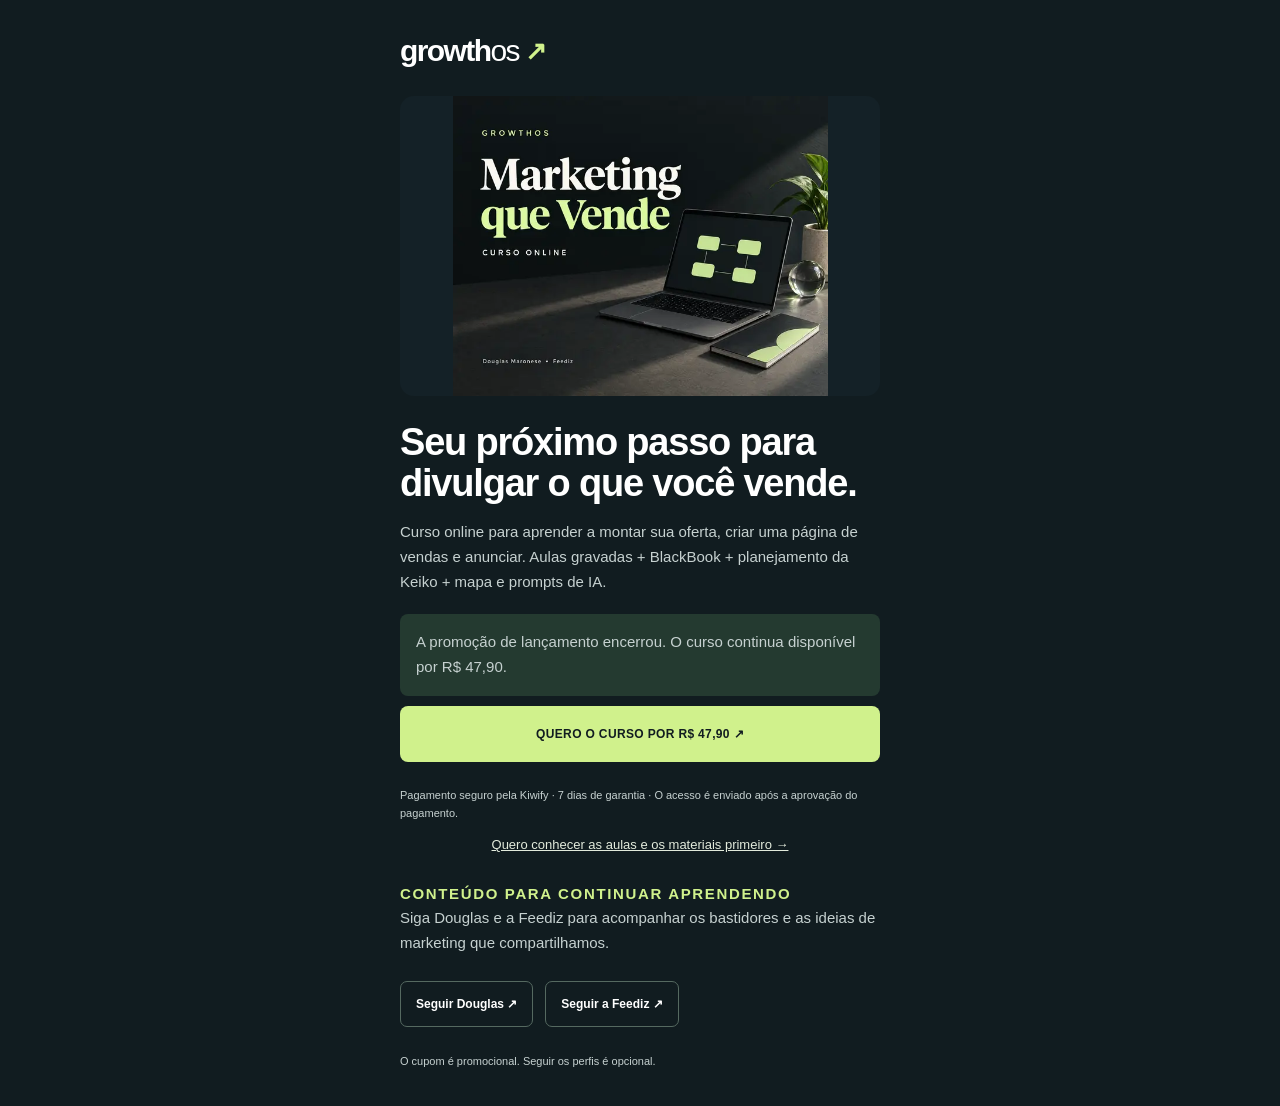
==== cupom/index.html @ e0421177 "Alinha oferta de lançamento, cupom FEEDIZ e capas mobile do GrowthOS" ====
<!doctype html>
<html lang="pt-BR">
<head>
  <meta charset="utf-8"><meta name="viewport" content="width=device-width,initial-scale=1,viewport-fit=cover">
  <title>Cupom de lançamento | GrowthOS — Marketing que Vende</title>
  <meta name="description" content="Conheça o curso de marketing de Douglas Maronese e aproveite o cupom de lançamento FEEDIZ.">
  <meta name="theme-color" content="#111c20"><link rel="stylesheet" href="../style.css">
  <link rel="icon" href="../assets/mark.svg"><script src="../config.js" defer></script><script src="bio.js" defer></script>
</head>
<body class="bio-shell"><main class="bio-card">
  <a class="brand" href="../">growth<span>os</span><i aria-hidden="true">↗</i></a>
  <img src="../assets/curso-capa.webp" width="640" height="512" alt="GrowthOS — Marketing que Vende, curso com Douglas Maronese">
  <h1>Seu próximo passo para divulgar o que você vende.</h1>
  <p>Curso online para aprender a montar sua oferta, criar uma página de vendas e anunciar. Aulas gravadas + BlackBook + planejamento da Keiko + mapa e prompts de IA.</p>
  <div id="bio-promotion" hidden><div class="bio-price"><del>R$ 47,90</del> R$ 17,72</div><p>Seu cupom: <strong class="bio-code">FEEDIZ</strong></p><p class="bio-fine">63% de desconto · até 21/09/2026 · pagamento único</p></div>
  <p id="bio-ended" class="promotion-ended" hidden>A promoção de lançamento encerrou. O curso continua disponível por R$ 47,90.</p>
  <a id="bio-checkout" class="button button-lime" href="https://pay.kiwify.com.br/xQxZtk8">CONTINUAR PARA A KIWIFY ↗</a>
  <p class="bio-fine">Pagamento seguro pela Kiwify · 7 dias de garantia · O acesso é enviado após a aprovação do pagamento.</p>
  <a id="bio-details" class="bio-secondary" href="../">Quero conhecer as aulas e os materiais primeiro →</a>
  <p class="eyebrow">CONTEÚDO PARA CONTINUAR APRENDENDO</p>
  <p>Siga Douglas e a Feediz para acompanhar os bastidores e as ideias de marketing que compartilhamos.</p>
  <div class="social-links"><a href="https://www.instagram.com/dougmaronese/" target="_blank" rel="noopener noreferrer">Seguir Douglas ↗</a><a href="https://www.instagram.com/feediz.ag/" target="_blank" rel="noopener noreferrer">Seguir a Feediz ↗</a></div>
  <p class="bio-fine">O cupom é promocional. Seguir os perfis é opcional.</p>
</main></body></html>
---- style.css ----
:root{--ink:#152126;--muted:#58666b;--paper:#f7f8f3;--dark:#111c20;--lime:#d0f18c;--green:#354b3e;--line:#d9dfd8;--white:#fff;--radius:14px}
*{box-sizing:border-box}html{scroll-behavior:smooth;scroll-padding-top:24px}body{margin:0;background:var(--paper);color:var(--ink);font-family:Inter,Arial,Helvetica,sans-serif;-webkit-font-smoothing:antialiased}button,input,textarea{font:inherit}button,a{-webkit-tap-highlight-color:transparent}button{cursor:pointer}a{color:inherit}img{max-width:100%;display:block}p,h1,h2,h3,figure{margin:0}button{border:0}a:focus-visible,button:focus-visible,summary:focus-visible{outline:3px solid #648344;outline-offset:5px}button:disabled{cursor:default}[hidden]{display:none!important}.wrap{width:calc(100% - 64px);max-width:1120px;margin-inline:auto}.section{padding-block:92px}.eyebrow{font-size:11px;font-weight:800;letter-spacing:1.65px;line-height:1.6;color:var(--green)}h1,h2,h3{letter-spacing:-1.4px}h2{font-size:clamp(32px,3.5vw,45px);line-height:1.12;font-weight:750}h3{font-size:25px;line-height:1.2}p{line-height:1.65}.skip{position:absolute;z-index:10;top:-100px;left:20px;padding:15px;background:var(--lime);color:var(--ink)}.skip:focus{top:15px}.preview-bar{background:#e8eee0;text-align:center;font-size:10px;letter-spacing:1.6px;line-height:1.4;padding:7px 20px;color:#485a42}.header-shell,.hero-shell{background:var(--dark);color:white}.header{height:88px;display:flex;align-items:center;justify-content:space-between;border-bottom:1px solid #ffffff20}.brand{display:inline-flex;align-items:center;text-decoration:none;font-size:30px;font-weight:800;letter-spacing:-1.6px;line-height:1}.brand>span{font-weight:450}.brand i{font-size:26px;font-style:normal;margin-left:6px;color:var(--lime)}.header nav{display:flex;align-items:center;gap:36px;font-size:12px}.header nav a{text-decoration:none}.header-cta{font-size:11px;font-weight:750;letter-spacing:.5px}.header-cta span{margin-left:8px;color:var(--lime);font-size:17px}.hero{display:grid;grid-template-columns:1.04fr 1fr;gap:65px;padding-block:52px 64px;align-items:center}.hero .eyebrow{color:#d4dece;display:flex;align-items:center;gap:9px}.dot{width:6px;height:6px;border-radius:50%;background:var(--lime)}.hero h1{font-size:clamp(43px,4.4vw,63px);line-height:1.055;letter-spacing:-2.4px;font-weight:750;margin:20px 0 24px}.hero h1>span{color:var(--lime)}.hero-description{font-size:17px;line-height:1.7;color:#b9c4c6;margin-bottom:29px;max-width:500px}.hero-description strong{font-weight:500;color:#fff}.button{min-height:56px;display:inline-flex;align-items:center;justify-content:center;gap:5px;text-decoration:none;border-radius:8px;padding:16px 21px;font-size:12px;font-weight:800;letter-spacing:.35px;line-height:1.5;transition:background .18s,transform .18s}.button:hover{transform:translateY(-1px)}.button-lime{background:var(--lime);color:var(--dark)}.button-lime:hover{background:#e0ffa4}.button-dark{background:var(--dark);color:#fff}.button-outline{border:1px solid var(--line);background:transparent;color:var(--ink)}.arrow{font-size:21px;margin-left:auto;padding-left:20px;line-height:1}.hero .button{width:100%;max-width:440px}.micro{font-size:11px;line-height:1.7}.hero-micro{color:#b7c2c4;margin-top:11px}.hero-micro>span{padding-inline:5px;color:#7d8d90}.hero-secondary{display:inline-flex;align-items:center;gap:16px;margin-top:25px;font-size:12px;text-decoration:none;color:#d5dede}.hero-secondary span{color:var(--lime);font-size:20px}.teacher-poster{position:relative;aspect-ratio:.88;border-radius:16px;overflow:hidden;background:#060807;border:1px solid #ffffff1a;isolation:isolate}.teacher-poster>img{height:100%;width:100%;object-fit:cover;object-position:82% 50%}.teacher-poster:after{content:"";position:absolute;z-index:0;inset:0;background:linear-gradient(0deg,rgba(6,9,8,.94),transparent 64%)}.poster-label{position:absolute;top:22px;left:25px;font-size:9px;letter-spacing:1.5px;font-weight:700;color:#e3e9df;padding:8px 9px;border:1px solid #ffffff30;border-radius:4px;z-index:1}.teacher-poster figcaption{position:absolute;z-index:1;bottom:32px;left:30px;right:20px}.teacher-poster figcaption>span{font-size:10px;font-weight:700;letter-spacing:1.9px;color:var(--lime)}.teacher-poster figcaption strong{display:block;font-size:clamp(40px,4.3vw,57px);line-height:.99;letter-spacing:-2px;margin:15px 0 14px}.teacher-poster figcaption small{color:#d1d8d0;font-size:12px}.experience-strip{border-top:1px solid #ffffff19}.experience-strip .wrap{display:flex;align-items:center;justify-content:space-between;gap:22px;min-height:94px}.experience-strip .wrap>span{font-size:9px;line-height:1.7;letter-spacing:1.3px;color:#aebdbc}.experience-strip p{font-weight:600;font-size:17px;line-height:1.2;letter-spacing:-.3px;color:#e4ebe2}.experience-strip small{display:block;font-size:10px;letter-spacing:0;font-weight:400;color:#aebdbc;margin-top:6px}.experience-strip a{font-size:11px;color:#cbd4ca;text-decoration:none}.section-heading{display:flex;justify-content:space-between;align-items:flex-end;gap:60px;margin-bottom:38px}.section-heading .eyebrow{margin-bottom:16px}.section-heading>p{max-width:310px;font-size:15px;color:var(--muted)}.outcome-grid{display:grid;grid-template-columns:repeat(3,1fr);gap:18px}.outcome-card{border:1px solid var(--line);border-radius:var(--radius);background:#fff;padding:28px 26px 23px;display:flex;flex-direction:column}.card-top{display:flex;align-items:center;justify-content:space-between;margin-bottom:27px}.card-top>span{font-size:12px;color:#738274;font-weight:650}.card-top svg{height:42px;width:42px;stroke:var(--green);stroke-width:1.5;stroke-linecap:round;stroke-linejoin:round;background:#edf3e6;border-radius:9px;padding:3px}.outcome-card h3{font-size:24px;letter-spacing:-.9px;line-height:1.2;margin-bottom:17px}.outcome-card>p{color:var(--muted);font-size:14px;margin-bottom:27px;flex:1}.outcome-result{border-top:1px solid var(--line);padding-top:17px}.outcome-result small{display:block;font-size:9px;letter-spacing:1.1px;font-weight:600;color:#647061;margin-bottom:7px}.outcome-result strong{font-size:15px;font-weight:650}.story-section{padding-block:64px;background:#eaf0e3}.story-layout{display:grid;grid-template-columns:1fr 1fr;gap:95px;align-items:start}.story-layout .eyebrow{margin-bottom:20px}.story-layout h2{max-width:450px}.story-copy p{font-size:16px;line-height:1.75;color:#465649}.story-copy p+p{margin-top:17px}.story-copy .story-punch{color:var(--ink);border-left:3px solid #799c55;padding-left:20px;margin-top:24px}.curriculum{border-top:1px solid #aeb9ae}.curriculum details{border-bottom:1px solid var(--line)}summary{list-style:none;cursor:pointer}summary::-webkit-details-marker{display:none}.curriculum summary{padding:25px 6px;display:flex;align-items:center;gap:28px}.step-number{font-size:16px;color:#6d806a;font-weight:550;min-width:26px}.step-title{display:flex;flex-direction:column;gap:6px;flex:1}.step-title small{font-size:10px;color:var(--green);font-weight:700;letter-spacing:1.2px}.step-title strong{font-size:22px;font-weight:650;letter-spacing:-.6px;line-height:1.3}.detail-icon{font-size:25px;color:#6e8166;line-height:1;font-weight:400;flex-shrink:0}details[open] .detail-icon{transform:rotate(45deg)}.lesson-content{display:grid;grid-template-columns:1.15fr 1fr;gap:65px;padding:0 37px 30px 60px}.lesson-content p{font-size:14px;line-height:1.75;color:var(--muted)}.lesson-content .lesson-output{margin-top:17px;color:var(--ink)}.lesson-list{padding:20px 23px;background:#ebefe5;border-radius:8px}.lesson-list>small{font-size:9px;letter-spacing:1.2px;font-weight:700;color:#526147}.lesson-list ul{padding-left:15px;margin:12px 0 0;color:#334432;font-size:13px;line-height:1.6}.lesson-list li+li{margin-top:9px}.course-note{display:flex;gap:19px;align-items:center;margin-top:26px}.course-note>span{font-size:26px;color:#728a62}.course-note p{font-size:13px;color:var(--muted);max-width:540px}.course-note strong{color:var(--ink)}.course-note a{margin-left:auto;font-size:11px;color:var(--green);font-weight:650;white-space:nowrap}.proof-section{background:#eaf0e9}.keiko-case{display:grid;grid-template-columns:.85fr 1.15fr;gap:70px;align-items:center}.image-button{background:transparent;padding:0;width:100%;position:relative;border-radius:11px;overflow:hidden;display:block}.image-button img{width:100%;height:auto;object-fit:contain}.image-button>span{position:absolute;right:10px;bottom:10px;font-size:10px;background:#111c20e6;color:#fff;padding:7px 9px;border-radius:5px}.keiko-case figcaption{font-size:9px;letter-spacing:1.1px;color:#607058;margin-top:10px}.case-copy .eyebrow{margin-bottom:13px}.case-copy h3{font-size:39px;line-height:1.1;margin-bottom:21px}.case-copy>p{font-size:15px;color:#526250}.case-metric{padding:22px 0;margin:17px 0;border-block:1px solid #cbd6c7}.case-metric>strong{display:block;font-size:36px;letter-spacing:-1.3px;margin-bottom:9px}.case-metric>span{font-size:11px;color:#556451;line-height:1.65;display:block}.case-application small{font-size:9px;letter-spacing:1.1px;font-weight:750;color:var(--green)}.case-application p{font-size:14px;margin-top:9px;color:#3c503b}.proof-note,.case-copy .proof-note{font-size:11px;line-height:1.65;color:#667160;margin-top:18px}.text-link{display:inline-block;font-size:12px;font-weight:650;text-underline-offset:4px;margin-top:20px}.clube-case{margin-top:47px;padding-top:38px;border-top:1px solid #ccd6c7;display:grid;grid-template-columns:190px 1fr;gap:40px;align-items:center}.clube-case>div{max-width:690px}.clube-case h3{font-size:29px;margin-top:12px;letter-spacing:-.8px}.clube-case p:not(.eyebrow):not(.proof-note){font-size:14px;color:#526250;margin-top:14px}.clube-case .proof-note{margin-top:14px}.materials-grid{display:grid;grid-template-columns:repeat(3,1fr);gap:22px}.material-card{overflow:hidden;border-radius:12px;border:1px solid var(--line);background:white}.material-art{height:205px;display:flex;justify-content:center;align-items:center;overflow:hidden}.book-art{background:#e8eddf}.mini-book{height:171px;width:131px;background:#182820;color:#fff;box-shadow:-5px 3px 0 #a8b7a3,10px 12px 18px #29372322;transform:rotate(-8deg);padding:13px 14px;display:flex;flex-direction:column;border-radius:2px 5px 5px 2px}.mini-book>span{font-size:8px;letter-spacing:1.1px;color:#c6d3c2}.mini-book strong{font-size:29px;line-height:.95;letter-spacing:-1px;margin-top:27px}.mini-book strong>span{color:var(--lime);font-size:23px;margin-left:15px}.mini-book small{font-size:6px;letter-spacing:.7px;margin-top:auto;color:#c6d3c2}.plan-art{background:#ebe9df}.mini-plan{background:#fffef8;transform:rotate(4deg);width:182px;padding:19px;box-shadow:7px 9px 19px #332e2020;border-radius:4px}.mini-plan>small{font-size:7px;font-weight:700;letter-spacing:1px;color:#718163}.mini-plan>strong{display:block;margin-top:7px;font-size:17px;line-height:1.1;letter-spacing:-.5px}.plan-grid{display:grid;grid-template-columns:repeat(3,1fr);gap:5px;margin:14px 0}.plan-grid i{height:18px;background:#e9efdf;border-radius:2px;border-left:2px solid #91ac70}.mini-plan>span{font-size:6px;letter-spacing:.8px;color:#586a4b}.ai-art{background:#e3ebe8}.ai-sheet{background:#fff;transform:rotate(-3deg);width:182px;padding:17px 19px;position:relative;border-radius:8px;box-shadow:7px 9px 19px #20332918}.ai-sheet>span{font-size:7px;font-weight:750;letter-spacing:1px;color:#667b65}.ai-sheet strong{display:block;font-size:20px;line-height:1.1;letter-spacing:-.8px;margin-top:14px}.ai-sheet p{font-size:9px;line-height:1.9;margin-top:12px;color:#556952}.ai-sheet>b{position:absolute;bottom:20px;right:17px;background:var(--lime);font-size:23px;width:34px;height:34px;text-align:center;border-radius:7px;font-weight:400}.material-copy{padding:24px}.material-copy>small{font-size:9px;letter-spacing:1px;font-weight:700;color:#64715a}.material-copy h3{font-size:24px;letter-spacing:-.8px;margin-top:9px}.material-copy p{font-size:14px;color:var(--muted);margin-top:13px;line-height:1.7}.offer-section{background:var(--dark);color:#fff;padding-block:86px}.offer-layout{display:grid;grid-template-columns:1fr 1fr;gap:90px;align-items:center}.offer-heading .eyebrow{color:#aabca5;margin-bottom:24px}.offer-heading h2{font-size:clamp(39px,4.2vw,57px);line-height:1.08;letter-spacing:-1.8px}.offer-heading h2>span{color:var(--lime)}.offer-heading>p:not(.eyebrow){color:#b9c5c5;margin-top:24px;font-size:16px;max-width:400px}.offer-author{display:flex;align-items:center;gap:14px;margin-top:35px}.offer-author>img{width:49px;height:49px;object-fit:cover;object-position:82% 50%;border-radius:50%;border:1px solid #ffffff40}.offer-author p{font-size:12px;color:#e8eee6;line-height:1.7}.offer-author span{display:block;font-size:10px;color:#aab8b6}.offer-card{padding:35px;background:#fff;color:var(--ink);border-radius:16px}.offer-card h3{font-size:30px;margin-top:9px;letter-spacing:-1.1px}.offer-sub{font-size:13px;color:var(--muted);margin-top:8px}.offer-price{display:flex;align-items:center;gap:8px;padding:24px 0 22px;margin-top:5px}.offer-price>span{font-size:24px;font-weight:650;align-self:flex-start;margin-top:15px}.offer-price>strong{font-size:82px;font-weight:750;letter-spacing:-4px;line-height:1}.offer-price>small{font-size:11px;line-height:1.6;color:var(--muted);margin-left:13px}.included{list-style:none;padding:0;margin:0 0 25px;border-top:1px solid var(--line);padding-top:18px}.included li{padding-left:23px;font-size:13px;line-height:1.5;position:relative}.included li+li{margin-top:12px}.included li:before{content:"✓";position:absolute;left:0;color:#5d823b;font-size:13px;font-weight:800}.offer-card .button{width:100%;padding-inline:18px}.checkout-micro{text-align:center;margin-top:10px;color:#687364;font-size:10px}.guarantee{display:flex;align-items:center;gap:16px;border-top:1px solid var(--line);padding-top:22px;margin-top:23px}.guarantee>div{border:1px solid #acbb9e;border-radius:24px 24px 29px 29px;min-width:49px;padding:8px 7px;color:#5b744b;font-size:24px;line-height:1;text-align:center;font-weight:700}.guarantee>div>span{display:block;font-size:8px;letter-spacing:1px;margin-top:4px}.guarantee p{font-size:11px;color:#64705d;line-height:1.7}.guarantee strong{font-size:12px;color:var(--ink)}.faq-section{display:grid;grid-template-columns:.8fr 1.2fr;gap:80px}.faq-section .eyebrow{margin-bottom:15px}.faq-intro{font-size:14px;color:var(--muted);margin-top:18px;max-width:280px}.faq-list{border-top:1px solid var(--line)}.faq-list details{border-bottom:1px solid var(--line)}.faq-list summary{display:flex;align-items:center;gap:20px;justify-content:space-between;font-size:15px;font-weight:600;line-height:1.4;padding:22px 0}.faq-list summary>span{font-size:22px;font-weight:400;color:#6d7e63;flex-shrink:0}.faq-list details[open] summary>span{transform:rotate(45deg)}.faq-list details>p{font-size:14px;line-height:1.75;color:var(--muted);padding:0 24px 23px 0}.footer{border-top:1px solid var(--line);padding-block:35px 22px;background:#eef1e9}.footer .brand i{color:#648344}.footer-top{display:flex;align-items:center;justify-content:space-between;gap:25px}.footer-top p{font-size:13px;line-height:1.6;font-weight:650}.footer-top p>span{font-size:11px;font-weight:400;color:var(--muted)}.footer-top>a:last-child{font-size:12px;text-decoration:none}.footer-bottom{display:flex;align-items:center;justify-content:space-between;border-top:1px solid var(--line);margin-top:27px;padding-top:18px;font-size:10px;color:#62705b}.footer-bottom button{font-size:10px;background:none;color:inherit;padding:5px 0}.mobile-sticky{display:none}.simple-dialog{border:0;border-radius:14px;padding:35px;max-width:490px;width:calc(100% - 32px);color:var(--ink);background:var(--paper)}dialog::backdrop{background:#0c1818bb;backdrop-filter:blur(4px)}.dialog-close{position:absolute;top:10px;right:11px;width:36px;height:36px;font-size:27px;line-height:1;background:#eaf0e5;color:var(--ink);border-radius:50%;z-index:2}.simple-dialog>.eyebrow{margin:13px 25px 15px 0}.simple-dialog h2{font-size:30px;line-height:1.15;letter-spacing:-.8px}.simple-dialog>p:not(.eyebrow){font-size:14px;color:var(--muted);margin:20px 0}.simple-dialog>.button{width:100%;font-size:11px}.consent-actions{display:flex;flex-direction:column;gap:9px}.consent-actions .button{font-size:11px}.image-dialog{padding:22px 22px 13px;border:0;border-radius:12px;max-width:calc(100% - 24px);max-height:calc(100dvh - 24px);background:#f7f8f3}.image-dialog>img{max-height:calc(100dvh - 110px);width:auto;object-fit:contain;margin-inline:auto}.image-dialog>p{font-size:11px;color:var(--muted);text-align:center;margin-top:10px}.cookie-bar{position:fixed;z-index:9;bottom:18px;left:18px;max-width:470px;background:#fff;border:1px solid var(--line);padding:22px;border-radius:12px;box-shadow:0 5px 35px #111c2022}.cookie-bar p{font-size:13px;margin-bottom:15px;color:var(--muted)}.cookie-bar button{padding:11px 17px;border-radius:5px;font-size:12px;margin-right:8px;background:#eaf0e3}.cookie-bar button:last-child{background:var(--dark);color:white}.toast{position:fixed;bottom:95px;left:50%;transform:translateX(-50%);padding:12px 20px;z-index:20;background:var(--dark);color:#fff;font-size:12px;border-radius:8px;max-width:90%;text-align:center}
@media(min-width:1440px){.hero h1{font-size:61px}}
@media(max-width:1000px){.hero{gap:35px}.hero h1{font-size:48px}.teacher-poster{aspect-ratio:.75}.hero-description{font-size:16px}.section-heading{gap:30px}.outcome-card{padding:23px 20px}.outcome-card h3{font-size:22px}.story-layout{gap:50px}.keiko-case{gap:40px}.offer-layout{gap:45px}.offer-card{padding:28px}.faq-section{gap:45px}.material-copy{padding:22px 18px}.material-copy h3{font-size:22px}.lesson-content{gap:30px}.experience-strip a{display:none}}
@media(max-width:760px){html{scroll-padding-top:18px}.wrap{width:calc(100% - 40px)}.section{padding-block:57px}.preview-bar{font-size:9px;padding:6px 20px}.header{height:71px}.brand{font-size:27px}.brand i{font-size:24px}.header nav>a:first-child{display:none}.header-cta{font-size:10px}.hero{grid-template-columns:1fr;gap:32px;padding-block:32px 36px}.hero .eyebrow{font-size:10px;letter-spacing:1.3px}.hero h1{font-size:clamp(36px,9.5vw,49px);letter-spacing:-1.6px;line-height:1.07;margin:17px 0 20px;max-width:540px}.hero-description{font-size:16px;line-height:1.65;margin-bottom:23px;max-width:530px}.hero .button{max-width:none;min-height:57px;font-size:11px;padding-inline:17px}.hero-micro{font-size:10px;text-align:center;letter-spacing:-.1px}.hero-micro>span{padding-inline:2px}.hero-secondary{font-size:12px;margin-top:17px;justify-content:center;width:100%;gap:12px}.teacher-poster{aspect-ratio:1.16;max-width:560px;width:100%;margin-inline:auto;border-radius:12px}.teacher-poster>img{object-position:82% 48%}.poster-label{top:17px;left:19px;font-size:8px;padding:7px 8px}.teacher-poster figcaption{left:23px;bottom:22px}.teacher-poster figcaption>span{font-size:9px;letter-spacing:1.2px}.teacher-poster figcaption strong{font-size:42px;line-height:.98;margin:11px 0 9px;letter-spacing:-1.4px}.teacher-poster figcaption small{font-size:10px}.experience-strip .wrap{display:grid;grid-template-columns:1fr 1fr;gap:17px;padding-block:24px;min-height:0}.experience-strip .wrap>span{grid-column:1/-1;font-size:8px;letter-spacing:1.2px}.experience-strip .wrap>span br{display:none}.experience-strip p{font-size:16px}.experience-strip small{font-size:10px}.section-heading{display:block;margin-bottom:28px}.section-heading .eyebrow{margin-bottom:13px}.section-heading>p{font-size:14px;margin-top:17px;max-width:450px}h2{font-size:34px;line-height:1.12;letter-spacing:-1.15px}.eyebrow{font-size:10px;letter-spacing:1.2px}.outcome-grid{grid-template-columns:1fr;gap:13px}.outcome-card{padding:23px;display:grid;grid-template-columns:1fr auto;column-gap:20px}.card-top{grid-row:1;grid-column:2;display:block;margin:0}.card-top>span{display:none}.card-top svg{width:40px;height:40px}.outcome-card h3{grid-row:1;grid-column:1;font-size:23px;letter-spacing:-.7px;margin-bottom:15px}.outcome-card>p{grid-column:1/-1;font-size:14px;margin-bottom:20px}.outcome-result{grid-column:1/-1;display:flex;align-items:center;gap:20px;justify-content:space-between;padding-top:14px}.outcome-result small{font-size:8px;margin:0;letter-spacing:.6px}.outcome-result strong{font-size:13px}.story-section{padding-block:47px}.story-layout{grid-template-columns:1fr;gap:23px}.story-layout .eyebrow{font-size:9px;letter-spacing:.8px;margin-bottom:15px}.story-copy p{font-size:15px}.story-copy .story-punch{font-size:16px;padding-left:16px}.curriculum summary{padding:22px 0;gap:13px}.step-number{font-size:13px;min-width:21px}.step-title small{font-size:9px;letter-spacing:1px}.step-title strong{font-size:19px;letter-spacing:-.45px;line-height:1.3}.detail-icon{font-size:23px;margin-left:2px}.lesson-content{grid-template-columns:1fr;gap:19px;padding:0 0 24px 34px}.lesson-content p{font-size:14px}.lesson-list{padding:17px 19px}.lesson-list ul{font-size:12px}.course-note{flex-wrap:wrap;column-gap:13px;row-gap:12px;margin-top:24px;align-items:flex-start}.course-note>span{font-size:23px}.course-note p{font-size:12px;flex:1}.course-note a{margin-left:32px;width:100%;font-size:11px}.keiko-case{grid-template-columns:1fr;gap:27px}.keiko-case>figure{max-width:410px;width:100%;margin-inline:auto}.case-copy h3{font-size:34px}.case-copy>p{font-size:14px}.case-metric{padding:20px 0;margin:20px 0}.case-metric>strong{font-size:34px}.case-metric>span{font-size:10px}.case-copy .proof-note{font-size:11px}.clube-case{margin-top:35px;padding-top:30px;grid-template-columns:1fr;gap:23px}.clube-case>figure{width:100%;max-width:300px;margin-inline:auto}.clube-case h3{font-size:27px}.clube-case .eyebrow{font-size:9px}.materials-grid{grid-template-columns:1fr;gap:13px}.material-card{display:grid;grid-template-columns:125px 1fr}.material-art{height:100%;min-height:214px}.material-copy{padding:23px 17px}.material-copy>small{font-size:8px;letter-spacing:.65px;line-height:1.6;display:block}.material-copy h3{font-size:22px;line-height:1.12;margin-top:8px;letter-spacing:-.75px}.material-copy p{font-size:13px;line-height:1.65;margin-top:11px}.mini-book{transform:rotate(-6deg) scale(.77);flex-shrink:0}.mini-plan{transform:rotate(4deg) scale(.6);flex-shrink:0}.ai-sheet{transform:rotate(-3deg) scale(.63);flex-shrink:0}.offer-section{padding-block:54px}.offer-layout{grid-template-columns:1fr;gap:30px}.offer-heading .eyebrow{font-size:9px;margin-bottom:16px;letter-spacing:1.1px}.offer-heading h2{font-size:40px;line-height:1.08;letter-spacing:-1.4px;max-width:480px}.offer-heading>p:not(.eyebrow){font-size:15px;line-height:1.75;margin-top:21px}.offer-author{margin-top:23px}.offer-card{padding:27px 23px;border-radius:13px}.offer-card h3{font-size:29px}.offer-card .eyebrow{font-size:9px}.offer-sub{font-size:12px}.offer-price{padding-block:22px 23px}.offer-price>strong{font-size:80px}.offer-price>small{font-size:10px;margin-left:8px}.offer-card .button{font-size:10px;padding-inline:14px;gap:4px}.offer-card .arrow{padding-left:6px}.included li{font-size:12px}.guarantee{gap:12px}.guarantee p{font-size:10px}.guarantee strong{font-size:11px}.faq-section{grid-template-columns:1fr;gap:27px}.faq-intro{max-width:330px;margin-top:13px}.faq-list summary{font-size:14px;line-height:1.5;padding:20px 0;gap:17px}.faq-list details>p{font-size:13px;padding-right:12px}.footer{padding-block:30px calc(95px + env(safe-area-inset-bottom))}.footer-top{flex-wrap:wrap;column-gap:20px;row-gap:20px}.footer-top p{margin-left:auto;text-align:right;font-size:12px}.footer-top p>span{font-size:9px}.footer-top>a:last-child{font-size:11px}.footer-bottom{align-items:flex-start;gap:15px;font-size:9px;line-height:1.6;margin-top:21px}.footer-bottom button{font-size:9px;padding:0;text-align:right}.mobile-sticky{position:fixed;z-index:8;bottom:0;left:0;width:100%;display:flex;align-items:center;justify-content:space-between;gap:12px;background:#f7f8f3f5;border-top:1px solid var(--line);box-shadow:0 -4px 24px #111c2010;padding:12px 18px calc(12px + env(safe-area-inset-bottom));backdrop-filter:blur(8px)}.mobile-sticky>div>small{font-size:8px;letter-spacing:.6px;font-weight:700;display:block;margin-bottom:5px;color:#4b5e45}.mobile-sticky>div>strong{display:block;font-size:19px;letter-spacing:-.5px;white-space:nowrap}.mobile-sticky>div>strong>span:last-child{font-size:8px;letter-spacing:0;font-weight:400;display:block;color:var(--muted);margin-top:1px}.mobile-sticky .button{min-height:45px;padding:11px 14px;font-size:10px}.simple-dialog{padding:28px 24px}.simple-dialog h2{font-size:26px}.simple-dialog>p:not(.eyebrow){font-size:13px}.cookie-bar{bottom:94px;left:12px;right:12px;max-width:none;padding:19px}.cookie-bar p{font-size:12px}.image-dialog{padding:13px 13px 10px}.image-dialog>p{font-size:10px;padding-right:5px}}
@media(max-width:360px){.hero h1{font-size:36px}.hero .button{font-size:10px;padding-inline:13px}.hero-micro{font-size:9px}.header-cta{font-size:9px}.teacher-poster figcaption strong{font-size:37px}.teacher-poster figcaption>span{font-size:8px}.outcome-card{padding:20px;column-gap:10px}.outcome-card h3{font-size:21px}.outcome-result{gap:9px}.outcome-result strong{font-size:12px}.material-card{grid-template-columns:107px 1fr}.material-copy{padding:20px 13px}.material-copy h3{font-size:20px}.material-copy p{font-size:12px}.mini-book{transform:rotate(-6deg) scale(.65)}.mini-plan{transform:rotate(4deg) scale(.51)}.ai-sheet{transform:rotate(-3deg) scale(.53)}.offer-heading h2{font-size:37px}.offer-card{padding:25px 18px}.offer-card h3{font-size:26px}.offer-card .button{font-size:9px;padding-inline:12px}.footer-top p>span{max-width:135px;display:block}.hero-micro>span{padding-inline:1px}}
@media(prefers-reduced-motion:reduce){html{scroll-behavior:auto}*,*:before,*:after{transition:none!important;animation:none!important}.button:hover{transform:none}}

/* Oferta e cupom: preço único e legível em telas pequenas. */
.promotion-ribbon{background:#d0f18c;color:#152820;text-align:center;font-size:11px;padding:11px 16px;line-height:1.6;letter-spacing:.2px}.previous-price{font-size:13px;color:#556451;margin-top:22px}.previous-price del{margin-inline:4px}.promo-caption{font-size:11px;color:#46602f;margin-top:-13px;margin-bottom:20px;line-height:1.7}.offer-price{flex-wrap:wrap;gap:7px}.offer-price>strong{font-size:clamp(53px,7vw,78px);letter-spacing:-3px}.offer-price>small{margin-left:0}.coupon-form{border-top:1px solid #d4ddca;padding-top:18px;margin-top:20px}.coupon-form label{display:block;font-size:12px;font-weight:650;margin-bottom:9px}.coupon-controls{display:flex;gap:8px}.coupon-controls input{width:0;min-width:0;flex:1;border:1px solid #b5c1aa;background:#fff;padding:12px;border-radius:6px;font-size:16px;color:#111c20;text-transform:uppercase}.coupon-controls button{padding:12px 15px;border-radius:6px;background:#253b29;color:#fff;font-size:12px;font-weight:700}.coupon-form>p{font-size:12px;line-height:1.6;margin-top:9px;color:#33462b}.coupon-form>button{background:transparent;padding:8px 0;text-decoration:underline;font-size:11px;color:#526147}.social-invitation{padding-block:30px 60px;display:flex;align-items:center;justify-content:space-between;gap:30px}.social-invitation h2{font-size:26px;margin:9px 0;letter-spacing:-.6px}.social-invitation p:not(.eyebrow){font-size:13px;color:#536250;max-width:510px}.social-links{display:flex;gap:12px;flex-wrap:wrap}.social-links a{padding:15px;border:1px solid #ced8c6;border-radius:7px;text-decoration:none;font-size:12px;font-weight:650;white-space:nowrap}.course-covers{display:grid;grid-template-columns:repeat(4,1fr);gap:14px;margin-bottom:32px}.course-covers img{width:100%;height:auto;border-radius:9px}.course-covers figcaption{font-size:11px;color:#536250;padding-top:8px;line-height:1.5}.bio-shell{min-height:100vh;background:#111c20;color:white;padding:36px 20px}.bio-card{max-width:480px;margin:auto}.bio-card>.brand{margin-bottom:30px}.bio-card>img{border-radius:14px;width:100%;max-height:300px;object-fit:contain;background:#142127}.bio-card h1{font-size:38px;line-height:1.08;letter-spacing:-1.2px;margin:26px 0 16px}.bio-card>p{font-size:15px;color:#c6d1d0}.bio-price{margin:24px 0;font-size:40px;font-weight:750;color:#d0f18c}.bio-price del{font-size:16px;color:#9babaa;margin-right:10px;font-weight:400}.bio-card .button{width:100%;margin-block:10px}.bio-card .social-links{margin:25px 0}.bio-card .social-links a{border-color:#556960}.bio-fine{font-size:11px!important;margin-top:14px}.bio-code{letter-spacing:3px;color:#d0f18c;font-weight:800}.bio-secondary{color:#e3ebdc;display:block;text-align:center;font-size:13px;margin:15px 0 30px}.bio-card .eyebrow{color:#d0f18c}.bio-card .promotion-ended{padding:16px;background:#243a30;border-radius:8px;margin-top:20px}
@media(max-width:640px){.offer-price>strong{font-size:62px}.offer-price>small{flex-basis:100%;margin-top:2px}.offer-price>small br{display:none}.offer-price>small br:after{content:' · '}.offer-price>small{word-spacing:2px}.social-invitation{display:block;padding-block:10px 42px}.social-links{margin-top:20px}.course-covers{grid-template-columns:repeat(2,1fr);gap:14px}.course-covers figcaption{font-size:10px}.promotion-ribbon{font-size:10px}.bio-card h1{font-size:35px}}
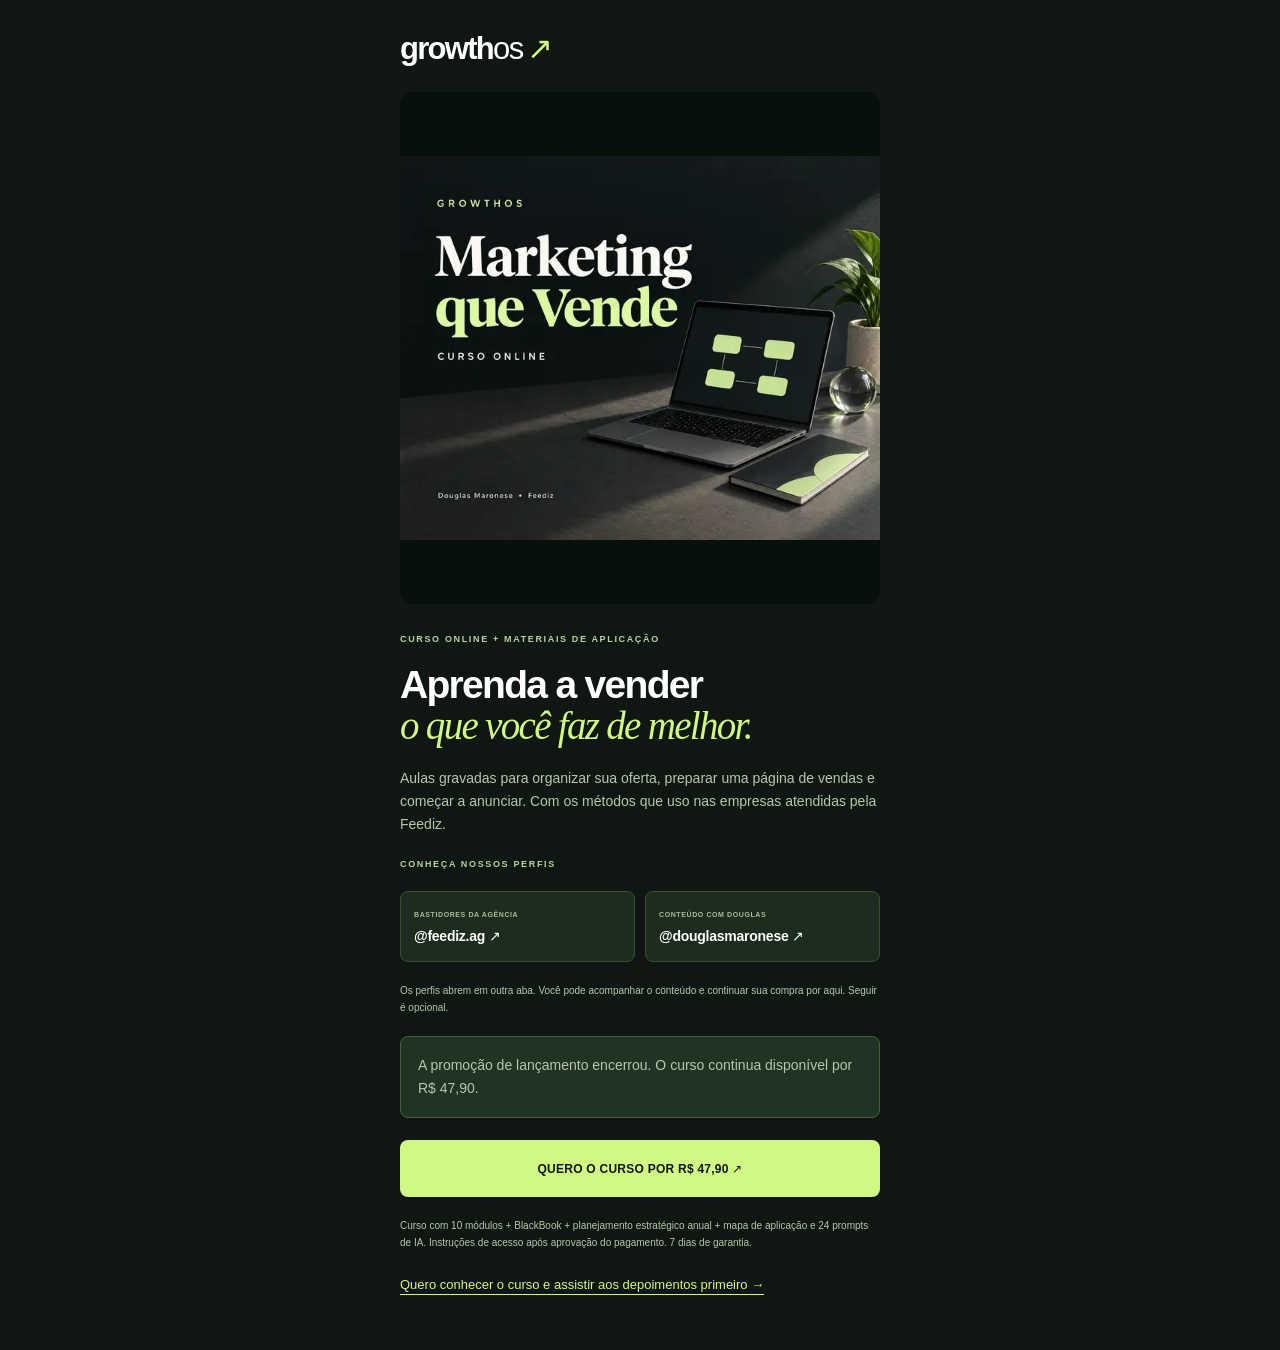
==== commit 3c6d8241: "Refina oferta GrowthOS, restaura depoimentos e amplia portfólio sem expor faturamento" ====
--- a/cupom/index.html
+++ b/cupom/index.html
@@ -1,24 +1,26 @@
 <!doctype html>
-<html lang="pt-BR">
-<head>
-  <meta charset="utf-8"><meta name="viewport" content="width=device-width,initial-scale=1,viewport-fit=cover">
-  <title>Cupom de lançamento | GrowthOS — Marketing que Vende</title>
-  <meta name="description" content="Conheça o curso de marketing de Douglas Maronese e aproveite o cupom de lançamento FEEDIZ.">
-  <meta name="theme-color" content="#111c20"><link rel="stylesheet" href="../style.css">
-  <link rel="icon" href="../assets/mark.svg"><script src="../config.js" defer></script><script src="bio.js" defer></script>
-</head>
-<body class="bio-shell"><main class="bio-card">
-  <a class="brand" href="../">growth<span>os</span><i aria-hidden="true">↗</i></a>
-  <img src="../assets/curso-capa.webp" width="640" height="512" alt="GrowthOS — Marketing que Vende, curso com Douglas Maronese">
-  <h1>Seu próximo passo para divulgar o que você vende.</h1>
-  <p>Curso online para aprender a montar sua oferta, criar uma página de vendas e anunciar. Aulas gravadas + BlackBook + planejamento da Keiko + mapa e prompts de IA.</p>
-  <div id="bio-promotion" hidden><div class="bio-price"><del>R$ 47,90</del> R$ 17,72</div><p>Seu cupom: <strong class="bio-code">FEEDIZ</strong></p><p class="bio-fine">63% de desconto · até 21/09/2026 · pagamento único</p></div>
-  <p id="bio-ended" class="promotion-ended" hidden>A promoção de lançamento encerrou. O curso continua disponível por R$ 47,90.</p>
-  <a id="bio-checkout" class="button button-lime" href="https://pay.kiwify.com.br/xQxZtk8">CONTINUAR PARA A KIWIFY ↗</a>
-  <p class="bio-fine">Pagamento seguro pela Kiwify · 7 dias de garantia · O acesso é enviado após a aprovação do pagamento.</p>
-  <a id="bio-details" class="bio-secondary" href="../">Quero conhecer as aulas e os materiais primeiro →</a>
-  <p class="eyebrow">CONTEÚDO PARA CONTINUAR APRENDENDO</p>
-  <p>Siga Douglas e a Feediz para acompanhar os bastidores e as ideias de marketing que compartilhamos.</p>
-  <div class="social-links"><a href="https://www.instagram.com/dougmaronese/" target="_blank" rel="noopener noreferrer">Seguir Douglas ↗</a><a href="https://www.instagram.com/feediz.ag/" target="_blank" rel="noopener noreferrer">Seguir a Feediz ↗</a></div>
-  <p class="bio-fine">O cupom é promocional. Seguir os perfis é opcional.</p>
+<html lang="pt-BR"><head>
+<meta charset="utf-8"><meta name="viewport" content="width=device-width,initial-scale=1,viewport-fit=cover">
+<title>Seu cupom GrowthOS | Douglas Maronese e Feediz</title>
+<meta name="description" content="Conheça os perfis de Douglas Maronese e da Feediz e aproveite a condição de lançamento do GrowthOS: curso de marketing e materiais de aplicação.">
+<meta name="robots" content="noindex,follow"><meta name="theme-color" content="#101713">
+<link rel="canonical" href="https://www.douglasmaronese.com.br/cupom/">
+<meta property="og:type" content="website"><meta property="og:title" content="Seu próximo passo começa com o GrowthOS.">
+<meta property="og:url" content="https://www.douglasmaronese.com.br/cupom/">
+<meta property="og:image" content="https://www.douglasmaronese.com.br/assets/curso-capa.webp">
+<link rel="icon" href="../assets/mark.svg"><link rel="stylesheet" href="../style.css?v=20260914b">
+<script src="../config.js?v=20260914b" defer></script><script src="bio.js?v=20260914b" defer></script>
+</head><body class="bio-shell"><main class="bio-card">
+<a class="brand" href="../">growth<span>os</span><i>↗</i></a>
+<img class="bio-cover" src="../assets/curso-capa.webp" width="640" height="512" alt="GrowthOS — Marketing que Vende, com Douglas Maronese">
+<p class="eyebrow">CURSO ONLINE + MATERIAIS DE APLICAÇÃO</p><h1>Aprenda a vender<br><em>o que você faz de melhor.</em></h1>
+<p>Aulas gravadas para organizar sua oferta, preparar uma página de vendas e começar a anunciar. Com os métodos que uso nas empresas atendidas pela Feediz.</p>
+<p class="eyebrow">CONHEÇA NOSSOS PERFIS</p>
+<div class="instagram-options"><a href="https://www.instagram.com/feediz.ag/" target="_blank" rel="noopener noreferrer"><span>BASTIDORES DA AGÊNCIA</span><strong>@feediz.ag ↗</strong></a><a href="https://www.instagram.com/douglasmaronese/" target="_blank" rel="noopener noreferrer"><span>CONTEÚDO COM DOUGLAS</span><strong>@douglasmaronese ↗</strong></a></div>
+<p class="bio-fine">Os perfis abrem em outra aba. Você pode acompanhar o conteúdo e continuar sua compra por aqui. Seguir é opcional.</p>
+<div id="bio-promotion" hidden><div class="coupon-ticket"><div><small>SEU CÓDIGO</small><strong>FEEDIZ</strong></div><p>De <del>R$ 47,90</del><br>por <strong data-bio-price>R$ 17,72</strong></p></div><p class="bio-fine">63% de desconto · até 21/09/2026 · pagamento único</p></div>
+<p id="bio-ended" class="bio-expired" hidden>A promoção de lançamento encerrou. O curso continua disponível por R$ 47,90.</p>
+<a id="bio-checkout" class="button button-lime" href="https://pay.kiwify.com.br/xQxZtk8">CONTINUAR PARA A KIWIFY ↗</a>
+<p class="bio-fine">Curso com 10 módulos + BlackBook + planejamento estratégico anual + mapa de aplicação e 24 prompts de IA. Instruções de acesso após aprovação do pagamento. 7 dias de garantia.</p>
+<a id="bio-details" class="bio-secondary" href="../">Quero conhecer o curso e assistir aos depoimentos primeiro →</a>
 </main></body></html>
--- a/style.css
+++ b/style.css
@@ -1,11 +1,10 @@
-:root{--ink:#152126;--muted:#58666b;--paper:#f7f8f3;--dark:#111c20;--lime:#d0f18c;--green:#354b3e;--line:#d9dfd8;--white:#fff;--radius:14px}
-*{box-sizing:border-box}html{scroll-behavior:smooth;scroll-padding-top:24px}body{margin:0;background:var(--paper);color:var(--ink);font-family:Inter,Arial,Helvetica,sans-serif;-webkit-font-smoothing:antialiased}button,input,textarea{font:inherit}button,a{-webkit-tap-highlight-color:transparent}button{cursor:pointer}a{color:inherit}img{max-width:100%;display:block}p,h1,h2,h3,figure{margin:0}button{border:0}a:focus-visible,button:focus-visible,summary:focus-visible{outline:3px solid #648344;outline-offset:5px}button:disabled{cursor:default}[hidden]{display:none!important}.wrap{width:calc(100% - 64px);max-width:1120px;margin-inline:auto}.section{padding-block:92px}.eyebrow{font-size:11px;font-weight:800;letter-spacing:1.65px;line-height:1.6;color:var(--green)}h1,h2,h3{letter-spacing:-1.4px}h2{font-size:clamp(32px,3.5vw,45px);line-height:1.12;font-weight:750}h3{font-size:25px;line-height:1.2}p{line-height:1.65}.skip{position:absolute;z-index:10;top:-100px;left:20px;padding:15px;background:var(--lime);color:var(--ink)}.skip:focus{top:15px}.preview-bar{background:#e8eee0;text-align:center;font-size:10px;letter-spacing:1.6px;line-height:1.4;padding:7px 20px;color:#485a42}.header-shell,.hero-shell{background:var(--dark);color:white}.header{height:88px;display:flex;align-items:center;justify-content:space-between;border-bottom:1px solid #ffffff20}.brand{display:inline-flex;align-items:center;text-decoration:none;font-size:30px;font-weight:800;letter-spacing:-1.6px;line-height:1}.brand>span{font-weight:450}.brand i{font-size:26px;font-style:normal;margin-left:6px;color:var(--lime)}.header nav{display:flex;align-items:center;gap:36px;font-size:12px}.header nav a{text-decoration:none}.header-cta{font-size:11px;font-weight:750;letter-spacing:.5px}.header-cta span{margin-left:8px;color:var(--lime);font-size:17px}.hero{display:grid;grid-template-columns:1.04fr 1fr;gap:65px;padding-block:52px 64px;align-items:center}.hero .eyebrow{color:#d4dece;display:flex;align-items:center;gap:9px}.dot{width:6px;height:6px;border-radius:50%;background:var(--lime)}.hero h1{font-size:clamp(43px,4.4vw,63px);line-height:1.055;letter-spacing:-2.4px;font-weight:750;margin:20px 0 24px}.hero h1>span{color:var(--lime)}.hero-description{font-size:17px;line-height:1.7;color:#b9c4c6;margin-bottom:29px;max-width:500px}.hero-description strong{font-weight:500;color:#fff}.button{min-height:56px;display:inline-flex;align-items:center;justify-content:center;gap:5px;text-decoration:none;border-radius:8px;padding:16px 21px;font-size:12px;font-weight:800;letter-spacing:.35px;line-height:1.5;transition:background .18s,transform .18s}.button:hover{transform:translateY(-1px)}.button-lime{background:var(--lime);color:var(--dark)}.button-lime:hover{background:#e0ffa4}.button-dark{background:var(--dark);color:#fff}.button-outline{border:1px solid var(--line);background:transparent;color:var(--ink)}.arrow{font-size:21px;margin-left:auto;padding-left:20px;line-height:1}.hero .button{width:100%;max-width:440px}.micro{font-size:11px;line-height:1.7}.hero-micro{color:#b7c2c4;margin-top:11px}.hero-micro>span{padding-inline:5px;color:#7d8d90}.hero-secondary{display:inline-flex;align-items:center;gap:16px;margin-top:25px;font-size:12px;text-decoration:none;color:#d5dede}.hero-secondary span{color:var(--lime);font-size:20px}.teacher-poster{position:relative;aspect-ratio:.88;border-radius:16px;overflow:hidden;background:#060807;border:1px solid #ffffff1a;isolation:isolate}.teacher-poster>img{height:100%;width:100%;object-fit:cover;object-position:82% 50%}.teacher-poster:after{content:"";position:absolute;z-index:0;inset:0;background:linear-gradient(0deg,rgba(6,9,8,.94),transparent 64%)}.poster-label{position:absolute;top:22px;left:25px;font-size:9px;letter-spacing:1.5px;font-weight:700;color:#e3e9df;padding:8px 9px;border:1px solid #ffffff30;border-radius:4px;z-index:1}.teacher-poster figcaption{position:absolute;z-index:1;bottom:32px;left:30px;right:20px}.teacher-poster figcaption>span{font-size:10px;font-weight:700;letter-spacing:1.9px;color:var(--lime)}.teacher-poster figcaption strong{display:block;font-size:clamp(40px,4.3vw,57px);line-height:.99;letter-spacing:-2px;margin:15px 0 14px}.teacher-poster figcaption small{color:#d1d8d0;font-size:12px}.experience-strip{border-top:1px solid #ffffff19}.experience-strip .wrap{display:flex;align-items:center;justify-content:space-between;gap:22px;min-height:94px}.experience-strip .wrap>span{font-size:9px;line-height:1.7;letter-spacing:1.3px;color:#aebdbc}.experience-strip p{font-weight:600;font-size:17px;line-height:1.2;letter-spacing:-.3px;color:#e4ebe2}.experience-strip small{display:block;font-size:10px;letter-spacing:0;font-weight:400;color:#aebdbc;margin-top:6px}.experience-strip a{font-size:11px;color:#cbd4ca;text-decoration:none}.section-heading{display:flex;justify-content:space-between;align-items:flex-end;gap:60px;margin-bottom:38px}.section-heading .eyebrow{margin-bottom:16px}.section-heading>p{max-width:310px;font-size:15px;color:var(--muted)}.outcome-grid{display:grid;grid-template-columns:repeat(3,1fr);gap:18px}.outcome-card{border:1px solid var(--line);border-radius:var(--radius);background:#fff;padding:28px 26px 23px;display:flex;flex-direction:column}.card-top{display:flex;align-items:center;justify-content:space-between;margin-bottom:27px}.card-top>span{font-size:12px;color:#738274;font-weight:650}.card-top svg{height:42px;width:42px;stroke:var(--green);stroke-width:1.5;stroke-linecap:round;stroke-linejoin:round;background:#edf3e6;border-radius:9px;padding:3px}.outcome-card h3{font-size:24px;letter-spacing:-.9px;line-height:1.2;margin-bottom:17px}.outcome-card>p{color:var(--muted);font-size:14px;margin-bottom:27px;flex:1}.outcome-result{border-top:1px solid var(--line);padding-top:17px}.outcome-result small{display:block;font-size:9px;letter-spacing:1.1px;font-weight:600;color:#647061;margin-bottom:7px}.outcome-result strong{font-size:15px;font-weight:650}.story-section{padding-block:64px;background:#eaf0e3}.story-layout{display:grid;grid-template-columns:1fr 1fr;gap:95px;align-items:start}.story-layout .eyebrow{margin-bottom:20px}.story-layout h2{max-width:450px}.story-copy p{font-size:16px;line-height:1.75;color:#465649}.story-copy p+p{margin-top:17px}.story-copy .story-punch{color:var(--ink);border-left:3px solid #799c55;padding-left:20px;margin-top:24px}.curriculum{border-top:1px solid #aeb9ae}.curriculum details{border-bottom:1px solid var(--line)}summary{list-style:none;cursor:pointer}summary::-webkit-details-marker{display:none}.curriculum summary{padding:25px 6px;display:flex;align-items:center;gap:28px}.step-number{font-size:16px;color:#6d806a;font-weight:550;min-width:26px}.step-title{display:flex;flex-direction:column;gap:6px;flex:1}.step-title small{font-size:10px;color:var(--green);font-weight:700;letter-spacing:1.2px}.step-title strong{font-size:22px;font-weight:650;letter-spacing:-.6px;line-height:1.3}.detail-icon{font-size:25px;color:#6e8166;line-height:1;font-weight:400;flex-shrink:0}details[open] .detail-icon{transform:rotate(45deg)}.lesson-content{display:grid;grid-template-columns:1.15fr 1fr;gap:65px;padding:0 37px 30px 60px}.lesson-content p{font-size:14px;line-height:1.75;color:var(--muted)}.lesson-content .lesson-output{margin-top:17px;color:var(--ink)}.lesson-list{padding:20px 23px;background:#ebefe5;border-radius:8px}.lesson-list>small{font-size:9px;letter-spacing:1.2px;font-weight:700;color:#526147}.lesson-list ul{padding-left:15px;margin:12px 0 0;color:#334432;font-size:13px;line-height:1.6}.lesson-list li+li{margin-top:9px}.course-note{display:flex;gap:19px;align-items:center;margin-top:26px}.course-note>span{font-size:26px;color:#728a62}.course-note p{font-size:13px;color:var(--muted);max-width:540px}.course-note strong{color:var(--ink)}.course-note a{margin-left:auto;font-size:11px;color:var(--green);font-weight:650;white-space:nowrap}.proof-section{background:#eaf0e9}.keiko-case{display:grid;grid-template-columns:.85fr 1.15fr;gap:70px;align-items:center}.image-button{background:transparent;padding:0;width:100%;position:relative;border-radius:11px;overflow:hidden;display:block}.image-button img{width:100%;height:auto;object-fit:contain}.image-button>span{position:absolute;right:10px;bottom:10px;font-size:10px;background:#111c20e6;color:#fff;padding:7px 9px;border-radius:5px}.keiko-case figcaption{font-size:9px;letter-spacing:1.1px;color:#607058;margin-top:10px}.case-copy .eyebrow{margin-bottom:13px}.case-copy h3{font-size:39px;line-height:1.1;margin-bottom:21px}.case-copy>p{font-size:15px;color:#526250}.case-metric{padding:22px 0;margin:17px 0;border-block:1px solid #cbd6c7}.case-metric>strong{display:block;font-size:36px;letter-spacing:-1.3px;margin-bottom:9px}.case-metric>span{font-size:11px;color:#556451;line-height:1.65;display:block}.case-application small{font-size:9px;letter-spacing:1.1px;font-weight:750;color:var(--green)}.case-application p{font-size:14px;margin-top:9px;color:#3c503b}.proof-note,.case-copy .proof-note{font-size:11px;line-height:1.65;color:#667160;margin-top:18px}.text-link{display:inline-block;font-size:12px;font-weight:650;text-underline-offset:4px;margin-top:20px}.clube-case{margin-top:47px;padding-top:38px;border-top:1px solid #ccd6c7;display:grid;grid-template-columns:190px 1fr;gap:40px;align-items:center}.clube-case>div{max-width:690px}.clube-case h3{font-size:29px;margin-top:12px;letter-spacing:-.8px}.clube-case p:not(.eyebrow):not(.proof-note){font-size:14px;color:#526250;margin-top:14px}.clube-case .proof-note{margin-top:14px}.materials-grid{display:grid;grid-template-columns:repeat(3,1fr);gap:22px}.material-card{overflow:hidden;border-radius:12px;border:1px solid var(--line);background:white}.material-art{height:205px;display:flex;justify-content:center;align-items:center;overflow:hidden}.book-art{background:#e8eddf}.mini-book{height:171px;width:131px;background:#182820;color:#fff;box-shadow:-5px 3px 0 #a8b7a3,10px 12px 18px #29372322;transform:rotate(-8deg);padding:13px 14px;display:flex;flex-direction:column;border-radius:2px 5px 5px 2px}.mini-book>span{font-size:8px;letter-spacing:1.1px;color:#c6d3c2}.mini-book strong{font-size:29px;line-height:.95;letter-spacing:-1px;margin-top:27px}.mini-book strong>span{color:var(--lime);font-size:23px;margin-left:15px}.mini-book small{font-size:6px;letter-spacing:.7px;margin-top:auto;color:#c6d3c2}.plan-art{background:#ebe9df}.mini-plan{background:#fffef8;transform:rotate(4deg);width:182px;padding:19px;box-shadow:7px 9px 19px #332e2020;border-radius:4px}.mini-plan>small{font-size:7px;font-weight:700;letter-spacing:1px;color:#718163}.mini-plan>strong{display:block;margin-top:7px;font-size:17px;line-height:1.1;letter-spacing:-.5px}.plan-grid{display:grid;grid-template-columns:repeat(3,1fr);gap:5px;margin:14px 0}.plan-grid i{height:18px;background:#e9efdf;border-radius:2px;border-left:2px solid #91ac70}.mini-plan>span{font-size:6px;letter-spacing:.8px;color:#586a4b}.ai-art{background:#e3ebe8}.ai-sheet{background:#fff;transform:rotate(-3deg);width:182px;padding:17px 19px;position:relative;border-radius:8px;box-shadow:7px 9px 19px #20332918}.ai-sheet>span{font-size:7px;font-weight:750;letter-spacing:1px;color:#667b65}.ai-sheet strong{display:block;font-size:20px;line-height:1.1;letter-spacing:-.8px;margin-top:14px}.ai-sheet p{font-size:9px;line-height:1.9;margin-top:12px;color:#556952}.ai-sheet>b{position:absolute;bottom:20px;right:17px;background:var(--lime);font-size:23px;width:34px;height:34px;text-align:center;border-radius:7px;font-weight:400}.material-copy{padding:24px}.material-copy>small{font-size:9px;letter-spacing:1px;font-weight:700;color:#64715a}.material-copy h3{font-size:24px;letter-spacing:-.8px;margin-top:9px}.material-copy p{font-size:14px;color:var(--muted);margin-top:13px;line-height:1.7}.offer-section{background:var(--dark);color:#fff;padding-block:86px}.offer-layout{display:grid;grid-template-columns:1fr 1fr;gap:90px;align-items:center}.offer-heading .eyebrow{color:#aabca5;margin-bottom:24px}.offer-heading h2{font-size:clamp(39px,4.2vw,57px);line-height:1.08;letter-spacing:-1.8px}.offer-heading h2>span{color:var(--lime)}.offer-heading>p:not(.eyebrow){color:#b9c5c5;margin-top:24px;font-size:16px;max-width:400px}.offer-author{display:flex;align-items:center;gap:14px;margin-top:35px}.offer-author>img{width:49px;height:49px;object-fit:cover;object-position:82% 50%;border-radius:50%;border:1px solid #ffffff40}.offer-author p{font-size:12px;color:#e8eee6;line-height:1.7}.offer-author span{display:block;font-size:10px;color:#aab8b6}.offer-card{padding:35px;background:#fff;color:var(--ink);border-radius:16px}.offer-card h3{font-size:30px;margin-top:9px;letter-spacing:-1.1px}.offer-sub{font-size:13px;color:var(--muted);margin-top:8px}.offer-price{display:flex;align-items:center;gap:8px;padding:24px 0 22px;margin-top:5px}.offer-price>span{font-size:24px;font-weight:650;align-self:flex-start;margin-top:15px}.offer-price>strong{font-size:82px;font-weight:750;letter-spacing:-4px;line-height:1}.offer-price>small{font-size:11px;line-height:1.6;color:var(--muted);margin-left:13px}.included{list-style:none;padding:0;margin:0 0 25px;border-top:1px solid var(--line);padding-top:18px}.included li{padding-left:23px;font-size:13px;line-height:1.5;position:relative}.included li+li{margin-top:12px}.included li:before{content:"✓";position:absolute;left:0;color:#5d823b;font-size:13px;font-weight:800}.offer-card .button{width:100%;padding-inline:18px}.checkout-micro{text-align:center;margin-top:10px;color:#687364;font-size:10px}.guarantee{display:flex;align-items:center;gap:16px;border-top:1px solid var(--line);padding-top:22px;margin-top:23px}.guarantee>div{border:1px solid #acbb9e;border-radius:24px 24px 29px 29px;min-width:49px;padding:8px 7px;color:#5b744b;font-size:24px;line-height:1;text-align:center;font-weight:700}.guarantee>div>span{display:block;font-size:8px;letter-spacing:1px;margin-top:4px}.guarantee p{font-size:11px;color:#64705d;line-height:1.7}.guarantee strong{font-size:12px;color:var(--ink)}.faq-section{display:grid;grid-template-columns:.8fr 1.2fr;gap:80px}.faq-section .eyebrow{margin-bottom:15px}.faq-intro{font-size:14px;color:var(--muted);margin-top:18px;max-width:280px}.faq-list{border-top:1px solid var(--line)}.faq-list details{border-bottom:1px solid var(--line)}.faq-list summary{display:flex;align-items:center;gap:20px;justify-content:space-between;font-size:15px;font-weight:600;line-height:1.4;padding:22px 0}.faq-list summary>span{font-size:22px;font-weight:400;color:#6d7e63;flex-shrink:0}.faq-list details[open] summary>span{transform:rotate(45deg)}.faq-list details>p{font-size:14px;line-height:1.75;color:var(--muted);padding:0 24px 23px 0}.footer{border-top:1px solid var(--line);padding-block:35px 22px;background:#eef1e9}.footer .brand i{color:#648344}.footer-top{display:flex;align-items:center;justify-content:space-between;gap:25px}.footer-top p{font-size:13px;line-height:1.6;font-weight:650}.footer-top p>span{font-size:11px;font-weight:400;color:var(--muted)}.footer-top>a:last-child{font-size:12px;text-decoration:none}.footer-bottom{display:flex;align-items:center;justify-content:space-between;border-top:1px solid var(--line);margin-top:27px;padding-top:18px;font-size:10px;color:#62705b}.footer-bottom button{font-size:10px;background:none;color:inherit;padding:5px 0}.mobile-sticky{display:none}.simple-dialog{border:0;border-radius:14px;padding:35px;max-width:490px;width:calc(100% - 32px);color:var(--ink);background:var(--paper)}dialog::backdrop{background:#0c1818bb;backdrop-filter:blur(4px)}.dialog-close{position:absolute;top:10px;right:11px;width:36px;height:36px;font-size:27px;line-height:1;background:#eaf0e5;color:var(--ink);border-radius:50%;z-index:2}.simple-dialog>.eyebrow{margin:13px 25px 15px 0}.simple-dialog h2{font-size:30px;line-height:1.15;letter-spacing:-.8px}.simple-dialog>p:not(.eyebrow){font-size:14px;color:var(--muted);margin:20px 0}.simple-dialog>.button{width:100%;font-size:11px}.consent-actions{display:flex;flex-direction:column;gap:9px}.consent-actions .button{font-size:11px}.image-dialog{padding:22px 22px 13px;border:0;border-radius:12px;max-width:calc(100% - 24px);max-height:calc(100dvh - 24px);background:#f7f8f3}.image-dialog>img{max-height:calc(100dvh - 110px);width:auto;object-fit:contain;margin-inline:auto}.image-dialog>p{font-size:11px;color:var(--muted);text-align:center;margin-top:10px}.cookie-bar{position:fixed;z-index:9;bottom:18px;left:18px;max-width:470px;background:#fff;border:1px solid var(--line);padding:22px;border-radius:12px;box-shadow:0 5px 35px #111c2022}.cookie-bar p{font-size:13px;margin-bottom:15px;color:var(--muted)}.cookie-bar button{padding:11px 17px;border-radius:5px;font-size:12px;margin-right:8px;background:#eaf0e3}.cookie-bar button:last-child{background:var(--dark);color:white}.toast{position:fixed;bottom:95px;left:50%;transform:translateX(-50%);padding:12px 20px;z-index:20;background:var(--dark);color:#fff;font-size:12px;border-radius:8px;max-width:90%;text-align:center}
-@media(min-width:1440px){.hero h1{font-size:61px}}
-@media(max-width:1000px){.hero{gap:35px}.hero h1{font-size:48px}.teacher-poster{aspect-ratio:.75}.hero-description{font-size:16px}.section-heading{gap:30px}.outcome-card{padding:23px 20px}.outcome-card h3{font-size:22px}.story-layout{gap:50px}.keiko-case{gap:40px}.offer-layout{gap:45px}.offer-card{padding:28px}.faq-section{gap:45px}.material-copy{padding:22px 18px}.material-copy h3{font-size:22px}.lesson-content{gap:30px}.experience-strip a{display:none}}
-@media(max-width:760px){html{scroll-padding-top:18px}.wrap{width:calc(100% - 40px)}.section{padding-block:57px}.preview-bar{font-size:9px;padding:6px 20px}.header{height:71px}.brand{font-size:27px}.brand i{font-size:24px}.header nav>a:first-child{display:none}.header-cta{font-size:10px}.hero{grid-template-columns:1fr;gap:32px;padding-block:32px 36px}.hero .eyebrow{font-size:10px;letter-spacing:1.3px}.hero h1{font-size:clamp(36px,9.5vw,49px);letter-spacing:-1.6px;line-height:1.07;margin:17px 0 20px;max-width:540px}.hero-description{font-size:16px;line-height:1.65;margin-bottom:23px;max-width:530px}.hero .button{max-width:none;min-height:57px;font-size:11px;padding-inline:17px}.hero-micro{font-size:10px;text-align:center;letter-spacing:-.1px}.hero-micro>span{padding-inline:2px}.hero-secondary{font-size:12px;margin-top:17px;justify-content:center;width:100%;gap:12px}.teacher-poster{aspect-ratio:1.16;max-width:560px;width:100%;margin-inline:auto;border-radius:12px}.teacher-poster>img{object-position:82% 48%}.poster-label{top:17px;left:19px;font-size:8px;padding:7px 8px}.teacher-poster figcaption{left:23px;bottom:22px}.teacher-poster figcaption>span{font-size:9px;letter-spacing:1.2px}.teacher-poster figcaption strong{font-size:42px;line-height:.98;margin:11px 0 9px;letter-spacing:-1.4px}.teacher-poster figcaption small{font-size:10px}.experience-strip .wrap{display:grid;grid-template-columns:1fr 1fr;gap:17px;padding-block:24px;min-height:0}.experience-strip .wrap>span{grid-column:1/-1;font-size:8px;letter-spacing:1.2px}.experience-strip .wrap>span br{display:none}.experience-strip p{font-size:16px}.experience-strip small{font-size:10px}.section-heading{display:block;margin-bottom:28px}.section-heading .eyebrow{margin-bottom:13px}.section-heading>p{font-size:14px;margin-top:17px;max-width:450px}h2{font-size:34px;line-height:1.12;letter-spacing:-1.15px}.eyebrow{font-size:10px;letter-spacing:1.2px}.outcome-grid{grid-template-columns:1fr;gap:13px}.outcome-card{padding:23px;display:grid;grid-template-columns:1fr auto;column-gap:20px}.card-top{grid-row:1;grid-column:2;display:block;margin:0}.card-top>span{display:none}.card-top svg{width:40px;height:40px}.outcome-card h3{grid-row:1;grid-column:1;font-size:23px;letter-spacing:-.7px;margin-bottom:15px}.outcome-card>p{grid-column:1/-1;font-size:14px;margin-bottom:20px}.outcome-result{grid-column:1/-1;display:flex;align-items:center;gap:20px;justify-content:space-between;padding-top:14px}.outcome-result small{font-size:8px;margin:0;letter-spacing:.6px}.outcome-result strong{font-size:13px}.story-section{padding-block:47px}.story-layout{grid-template-columns:1fr;gap:23px}.story-layout .eyebrow{font-size:9px;letter-spacing:.8px;margin-bottom:15px}.story-copy p{font-size:15px}.story-copy .story-punch{font-size:16px;padding-left:16px}.curriculum summary{padding:22px 0;gap:13px}.step-number{font-size:13px;min-width:21px}.step-title small{font-size:9px;letter-spacing:1px}.step-title strong{font-size:19px;letter-spacing:-.45px;line-height:1.3}.detail-icon{font-size:23px;margin-left:2px}.lesson-content{grid-template-columns:1fr;gap:19px;padding:0 0 24px 34px}.lesson-content p{font-size:14px}.lesson-list{padding:17px 19px}.lesson-list ul{font-size:12px}.course-note{flex-wrap:wrap;column-gap:13px;row-gap:12px;margin-top:24px;align-items:flex-start}.course-note>span{font-size:23px}.course-note p{font-size:12px;flex:1}.course-note a{margin-left:32px;width:100%;font-size:11px}.keiko-case{grid-template-columns:1fr;gap:27px}.keiko-case>figure{max-width:410px;width:100%;margin-inline:auto}.case-copy h3{font-size:34px}.case-copy>p{font-size:14px}.case-metric{padding:20px 0;margin:20px 0}.case-metric>strong{font-size:34px}.case-metric>span{font-size:10px}.case-copy .proof-note{font-size:11px}.clube-case{margin-top:35px;padding-top:30px;grid-template-columns:1fr;gap:23px}.clube-case>figure{width:100%;max-width:300px;margin-inline:auto}.clube-case h3{font-size:27px}.clube-case .eyebrow{font-size:9px}.materials-grid{grid-template-columns:1fr;gap:13px}.material-card{display:grid;grid-template-columns:125px 1fr}.material-art{height:100%;min-height:214px}.material-copy{padding:23px 17px}.material-copy>small{font-size:8px;letter-spacing:.65px;line-height:1.6;display:block}.material-copy h3{font-size:22px;line-height:1.12;margin-top:8px;letter-spacing:-.75px}.material-copy p{font-size:13px;line-height:1.65;margin-top:11px}.mini-book{transform:rotate(-6deg) scale(.77);flex-shrink:0}.mini-plan{transform:rotate(4deg) scale(.6);flex-shrink:0}.ai-sheet{transform:rotate(-3deg) scale(.63);flex-shrink:0}.offer-section{padding-block:54px}.offer-layout{grid-template-columns:1fr;gap:30px}.offer-heading .eyebrow{font-size:9px;margin-bottom:16px;letter-spacing:1.1px}.offer-heading h2{font-size:40px;line-height:1.08;letter-spacing:-1.4px;max-width:480px}.offer-heading>p:not(.eyebrow){font-size:15px;line-height:1.75;margin-top:21px}.offer-author{margin-top:23px}.offer-card{padding:27px 23px;border-radius:13px}.offer-card h3{font-size:29px}.offer-card .eyebrow{font-size:9px}.offer-sub{font-size:12px}.offer-price{padding-block:22px 23px}.offer-price>strong{font-size:80px}.offer-price>small{font-size:10px;margin-left:8px}.offer-card .button{font-size:10px;padding-inline:14px;gap:4px}.offer-card .arrow{padding-left:6px}.included li{font-size:12px}.guarantee{gap:12px}.guarantee p{font-size:10px}.guarantee strong{font-size:11px}.faq-section{grid-template-columns:1fr;gap:27px}.faq-intro{max-width:330px;margin-top:13px}.faq-list summary{font-size:14px;line-height:1.5;padding:20px 0;gap:17px}.faq-list details>p{font-size:13px;padding-right:12px}.footer{padding-block:30px calc(95px + env(safe-area-inset-bottom))}.footer-top{flex-wrap:wrap;column-gap:20px;row-gap:20px}.footer-top p{margin-left:auto;text-align:right;font-size:12px}.footer-top p>span{font-size:9px}.footer-top>a:last-child{font-size:11px}.footer-bottom{align-items:flex-start;gap:15px;font-size:9px;line-height:1.6;margin-top:21px}.footer-bottom button{font-size:9px;padding:0;text-align:right}.mobile-sticky{position:fixed;z-index:8;bottom:0;left:0;width:100%;display:flex;align-items:center;justify-content:space-between;gap:12px;background:#f7f8f3f5;border-top:1px solid var(--line);box-shadow:0 -4px 24px #111c2010;padding:12px 18px calc(12px + env(safe-area-inset-bottom));backdrop-filter:blur(8px)}.mobile-sticky>div>small{font-size:8px;letter-spacing:.6px;font-weight:700;display:block;margin-bottom:5px;color:#4b5e45}.mobile-sticky>div>strong{display:block;font-size:19px;letter-spacing:-.5px;white-space:nowrap}.mobile-sticky>div>strong>span:last-child{font-size:8px;letter-spacing:0;font-weight:400;display:block;color:var(--muted);margin-top:1px}.mobile-sticky .button{min-height:45px;padding:11px 14px;font-size:10px}.simple-dialog{padding:28px 24px}.simple-dialog h2{font-size:26px}.simple-dialog>p:not(.eyebrow){font-size:13px}.cookie-bar{bottom:94px;left:12px;right:12px;max-width:none;padding:19px}.cookie-bar p{font-size:12px}.image-dialog{padding:13px 13px 10px}.image-dialog>p{font-size:10px;padding-right:5px}}
-@media(max-width:360px){.hero h1{font-size:36px}.hero .button{font-size:10px;padding-inline:13px}.hero-micro{font-size:9px}.header-cta{font-size:9px}.teacher-poster figcaption strong{font-size:37px}.teacher-poster figcaption>span{font-size:8px}.outcome-card{padding:20px;column-gap:10px}.outcome-card h3{font-size:21px}.outcome-result{gap:9px}.outcome-result strong{font-size:12px}.material-card{grid-template-columns:107px 1fr}.material-copy{padding:20px 13px}.material-copy h3{font-size:20px}.material-copy p{font-size:12px}.mini-book{transform:rotate(-6deg) scale(.65)}.mini-plan{transform:rotate(4deg) scale(.51)}.ai-sheet{transform:rotate(-3deg) scale(.53)}.offer-heading h2{font-size:37px}.offer-card{padding:25px 18px}.offer-card h3{font-size:26px}.offer-card .button{font-size:9px;padding-inline:12px}.footer-top p>span{max-width:135px;display:block}.hero-micro>span{padding-inline:1px}}
-@media(prefers-reduced-motion:reduce){html{scroll-behavior:auto}*,*:before,*:after{transition:none!important;animation:none!important}.button:hover{transform:none}}
-
-/* Oferta e cupom: preço único e legível em telas pequenas. */
-.promotion-ribbon{background:#d0f18c;color:#152820;text-align:center;font-size:11px;padding:11px 16px;line-height:1.6;letter-spacing:.2px}.previous-price{font-size:13px;color:#556451;margin-top:22px}.previous-price del{margin-inline:4px}.promo-caption{font-size:11px;color:#46602f;margin-top:-13px;margin-bottom:20px;line-height:1.7}.offer-price{flex-wrap:wrap;gap:7px}.offer-price>strong{font-size:clamp(53px,7vw,78px);letter-spacing:-3px}.offer-price>small{margin-left:0}.coupon-form{border-top:1px solid #d4ddca;padding-top:18px;margin-top:20px}.coupon-form label{display:block;font-size:12px;font-weight:650;margin-bottom:9px}.coupon-controls{display:flex;gap:8px}.coupon-controls input{width:0;min-width:0;flex:1;border:1px solid #b5c1aa;background:#fff;padding:12px;border-radius:6px;font-size:16px;color:#111c20;text-transform:uppercase}.coupon-controls button{padding:12px 15px;border-radius:6px;background:#253b29;color:#fff;font-size:12px;font-weight:700}.coupon-form>p{font-size:12px;line-height:1.6;margin-top:9px;color:#33462b}.coupon-form>button{background:transparent;padding:8px 0;text-decoration:underline;font-size:11px;color:#526147}.social-invitation{padding-block:30px 60px;display:flex;align-items:center;justify-content:space-between;gap:30px}.social-invitation h2{font-size:26px;margin:9px 0;letter-spacing:-.6px}.social-invitation p:not(.eyebrow){font-size:13px;color:#536250;max-width:510px}.social-links{display:flex;gap:12px;flex-wrap:wrap}.social-links a{padding:15px;border:1px solid #ced8c6;border-radius:7px;text-decoration:none;font-size:12px;font-weight:650;white-space:nowrap}.course-covers{display:grid;grid-template-columns:repeat(4,1fr);gap:14px;margin-bottom:32px}.course-covers img{width:100%;height:auto;border-radius:9px}.course-covers figcaption{font-size:11px;color:#536250;padding-top:8px;line-height:1.5}.bio-shell{min-height:100vh;background:#111c20;color:white;padding:36px 20px}.bio-card{max-width:480px;margin:auto}.bio-card>.brand{margin-bottom:30px}.bio-card>img{border-radius:14px;width:100%;max-height:300px;object-fit:contain;background:#142127}.bio-card h1{font-size:38px;line-height:1.08;letter-spacing:-1.2px;margin:26px 0 16px}.bio-card>p{font-size:15px;color:#c6d1d0}.bio-price{margin:24px 0;font-size:40px;font-weight:750;color:#d0f18c}.bio-price del{font-size:16px;color:#9babaa;margin-right:10px;font-weight:400}.bio-card .button{width:100%;margin-block:10px}.bio-card .social-links{margin:25px 0}.bio-card .social-links a{border-color:#556960}.bio-fine{font-size:11px!important;margin-top:14px}.bio-code{letter-spacing:3px;color:#d0f18c;font-weight:800}.bio-secondary{color:#e3ebdc;display:block;text-align:center;font-size:13px;margin:15px 0 30px}.bio-card .eyebrow{color:#d0f18c}.bio-card .promotion-ended{padding:16px;background:#243a30;border-radius:8px;margin-top:20px}
-@media(max-width:640px){.offer-price>strong{font-size:62px}.offer-price>small{flex-basis:100%;margin-top:2px}.offer-price>small br{display:none}.offer-price>small br:after{content:' · '}.offer-price>small{word-spacing:2px}.social-invitation{display:block;padding-block:10px 42px}.social-links{margin-top:20px}.course-covers{grid-template-columns:repeat(2,1fr);gap:14px}.course-covers figcaption{font-size:10px}.promotion-ribbon{font-size:10px}.bio-card h1{font-size:35px}}
+:root{--ink:#17221a;--muted:#606b60;--paper:#f7f7ef;--dark:#101713;--lime:#d0f883;--line:#dce1d4;--green:#52693e;--radius:18px;font-synthesis:none;color-scheme:light}
+*{box-sizing:border-box}html{scroll-behavior:smooth;scroll-padding-top:24px}body{margin:0;background:var(--paper);color:var(--ink);font-family:Arial,Helvetica,sans-serif;-webkit-font-smoothing:antialiased}h1,h2,h3,p,figure{margin:0}h1,h2,h3{font-weight:700;letter-spacing:-1.3px}h2{font-size:clamp(35px,4.2vw,57px);line-height:1.08}h3{font-size:23px;line-height:1.23;letter-spacing:-.7px}em{font-family:Georgia,'Times New Roman',serif;font-weight:400;letter-spacing:-1.7px}p{line-height:1.65}button,input{font:inherit}button,a{-webkit-tap-highlight-color:transparent}button{cursor:pointer}button{border:0}button:disabled{cursor:default}a{color:inherit}img{display:block;max-width:100%}[hidden]{display:none!important}button:focus-visible,a:focus-visible,input:focus-visible,summary:focus-visible{outline:3px solid #779648;outline-offset:5px}.wrap{width:min(1140px,calc(100% - 64px));margin-inline:auto}.section{padding-block:94px}.eyebrow{font-size:10px;font-weight:700;letter-spacing:1.65px;line-height:1.6;color:var(--green);margin-bottom:19px}.skip{position:absolute;top:-80px;left:20px;background:white;padding:15px;z-index:100}.skip:focus{top:10px}.button{display:inline-flex;align-items:center;justify-content:center;gap:12px;min-height:57px;padding:17px 23px;border-radius:8px;text-decoration:none;font-size:12px;font-weight:750;line-height:1.5;letter-spacing:.25px;transition:transform .2s,background .2s}.button>span:last-child:not(.price){font-size:19px;margin-left:auto}.button:hover{transform:translateY(-2px)}.button-lime{background:var(--lime);color:var(--dark)}.button-lime:hover{background:#defba9}.button-dark{background:var(--dark);color:white}.button-dark:hover{background:#2c3e2c}.button-outline{border:1px solid var(--line);background:transparent;color:var(--ink)}.text-link{font-size:12px;font-weight:700;text-underline-offset:5px;display:inline-block;margin-top:25px}.fine-print{font-size:11px;line-height:1.6;color:var(--muted)}
+.launch-bar{background:var(--lime);color:var(--dark)}.launch-bar>.wrap{display:flex;align-items:center;justify-content:space-between;gap:16px;min-height:38px;font-size:10px;letter-spacing:.7px;font-weight:700}.launch-bar i,.dot{display:inline-block;width:6px;height:6px;flex-shrink:0;background:currentColor;border-radius:50%;margin-right:8px}.launch-bar button{background:none;font-size:11px;color:inherit;padding:9px 0}.launch-bar b{margin-left:14px}.hero-shell{background:var(--dark);color:#fff}.header{height:85px;display:flex;align-items:center;justify-content:space-between;border-bottom:1px solid #ffffff1c}.brand{font-size:31px;letter-spacing:-1.7px;text-decoration:none;white-space:nowrap;font-weight:800}.brand>span{font-weight:400}.brand i{font-style:normal;margin-left:5px;color:var(--lime)}.header nav{display:flex;gap:30px;align-items:center;font-size:11px}.header nav a{text-decoration:none}.nav-cta{border:1px solid #d0f88380;border-radius:6px;padding:11px 15px;color:var(--lime);font-weight:700}.hero{display:grid;grid-template-columns:1.12fr 1fr;gap:48px;padding-block:59px 50px;align-items:center}.hero-copy>.eyebrow{color:#d0d9cd;display:flex;align-items:center;font-size:9px;letter-spacing:1.5px}.hero h1{font-size:clamp(45px,5.6vw,76px);line-height:.99;letter-spacing:-3.6px;margin-bottom:26px}.hero h1 em{color:var(--lime);font-size:1.09em;line-height:1.02;letter-spacing:-3px}.hero-description{font-size:16px;line-height:1.65;color:#b6c2b5;max-width:480px}.hero-description strong{font-weight:500;color:#f3f6f0}.hero-method{font-size:13px;line-height:1.65;color:#abb9a7;max-width:440px;margin-top:14px}.hero-copy>.button{width:100%;max-width:450px;margin-top:28px}.hero-price{font-size:12px;color:#bdcbbb;margin-top:13px}.hero-price strong{color:#f4f9ef}.coupon-link{padding:10px 0 2px;background:none;color:var(--lime);font-size:12px;text-decoration:underline;text-underline-offset:4px;line-height:1.65;text-align:left}.hero-trust{display:flex;gap:17px;flex-wrap:wrap;color:#a3b49e;font-size:10px;margin-top:24px;line-height:1.6}.hero-visual{min-width:0}.teacher-poster{position:relative;aspect-ratio:.92;background:#050806;overflow:hidden;border-radius:100px 18px 18px 18px;border:1px solid #ffffff12}.teacher-poster>img{width:100%;height:100%;object-fit:cover;object-position:86% 50%}.teacher-poster:after{content:'';position:absolute;inset:48% 0 0;background:linear-gradient(transparent,#050906e6)}.teacher-poster figcaption{position:absolute;bottom:31px;left:25px;right:20px;z-index:1}.teacher-poster figcaption>span{font-size:8px;letter-spacing:1.2px;color:var(--lime)}.teacher-poster figcaption strong{display:block;font-size:27px;letter-spacing:-1px;margin:9px 0}.teacher-poster figcaption small{font-size:11px;color:#c3ccbf}.poster-mark{position:absolute;z-index:1;top:25px;right:25px;font-size:27px;letter-spacing:-2px;color:#d0f883}.hero-testimonials{display:flex;align-items:center;gap:14px;padding:20px 7px 0;text-decoration:none}.avatar-stack{display:flex;padding-left:5px}.avatar-stack img{height:37px;width:37px;border-radius:50%;object-fit:cover;border:2px solid var(--dark);margin-left:-5px}.hero-testimonials>span:nth-child(2){font-size:11px;line-height:1.6;color:#a8b8a5}.hero-testimonials strong{color:#e1e9dc;font-weight:500}.hero-testimonials>b{margin-left:auto;color:var(--lime);font-size:22px}.brand-strip{border-top:1px solid #ffffff1c;padding-block:24px 29px}.brand-strip p{font-size:8px;color:#8fa38a;letter-spacing:1.8px;text-align:center;margin-bottom:20px}.brand-names{display:flex;justify-content:space-between;align-items:center;gap:25px;color:#d5dfce;font-size:18px;font-weight:600;letter-spacing:-.6px}.brand-names>span:nth-child(2){font-style:italic}.brand-names>span:nth-child(3){font-weight:800;letter-spacing:2px}.section-heading{max-width:740px;margin-bottom:40px}.section-heading>p:not(.eyebrow){font-size:16px;color:var(--muted);max-width:620px;margin-top:20px}.row-heading{display:flex;justify-content:space-between;align-items:flex-end;max-width:none;gap:45px}.row-heading>p{max-width:320px!important;font-size:14px!important;margin:0!important}.pain-grid{display:grid;grid-template-columns:repeat(3,1fr);gap:18px}.pain-grid article{border-top:1px solid #adb9a5;padding:25px 20px 26px 0}.pain-grid article>span{font-size:9px;letter-spacing:1.2px;color:var(--green);font-weight:700}.pain-grid h3{margin:21px 0 17px;font-size:24px}.pain-grid p{font-size:14px;line-height:1.75;color:var(--muted)}.pain-close{margin-top:20px;padding-top:28px;border-top:1px solid var(--line);font-size:17px;color:var(--muted)}.pain-close strong{font-weight:600;color:var(--ink)}.method-section{background:#e5edda;padding-block:73px}.method-layout{display:grid;grid-template-columns:1fr 1fr;gap:75px;align-items:center}.method-layout h2{font-size:45px}.method-copy p{font-size:15px;color:#4d6048}.method-copy p+p{margin-top:18px}.method-copy p strong{font-weight:600;color:var(--ink)}.method-facts{display:grid;grid-template-columns:repeat(3,1fr);gap:17px;border-top:1px solid #bdcbb1;margin-top:27px;padding-top:23px}.method-facts span{font-size:10px;color:#637354;line-height:1.5}.method-facts strong{font-size:34px;letter-spacing:-1px;display:block;color:var(--ink);margin-bottom:5px}.learning-grid{display:grid;grid-template-columns:repeat(4,1fr);gap:20px}.learning-card{min-width:0}.learning-card>img{width:100%;height:auto;aspect-ratio:482/640;object-fit:contain;border-radius:12px}.learning-card>div{padding-top:24px}.step{font-size:9px;letter-spacing:1.2px;font-weight:700;color:var(--green)}.learning-card h3{font-size:23px;margin:12px 0 15px}.learning-card p{font-size:13px;color:var(--muted);line-height:1.75}.deliverable{display:block;font-size:11px;font-weight:600;margin-top:20px;padding-top:16px;border-top:1px solid var(--line)}.full-curriculum{margin-top:37px;border-block:1px solid var(--line)}summary{cursor:pointer;list-style:none}summary::-webkit-details-marker{display:none}.full-curriculum summary{display:flex;align-items:center;justify-content:space-between;font-size:14px;font-weight:600;padding:20px 0}.full-curriculum summary span{font-size:23px;color:var(--green)}details[open]>summary>span:last-child{transform:rotate(45deg)}.full-curriculum ol{columns:2;column-gap:55px;padding:0 0 20px 21px;margin:0;font-size:13px;line-height:2;color:var(--muted)}.section-cta{text-align:center;margin-top:36px}.section-cta p{font-size:11px;color:var(--muted);margin-top:13px}.testimonials-section{padding-block:82px;background:#17251a;color:white;overflow:hidden}.testimonials-section .eyebrow{color:#b3d798}.testimonials-section em{color:var(--lime)}.testimonials-section .row-heading>p{color:#b4c2ae}.testimonial-rail{display:flex;gap:20px;overflow-x:auto;scroll-snap-type:x mandatory;scrollbar-width:thin;scrollbar-color:#789267 #253526;padding-bottom:18px}.testimonial-card{flex:0 0 calc((100% - 40px)/3);min-width:0;scroll-snap-align:start}.video-button{display:block;position:relative;aspect-ratio:4/3;background:#080d08;border-radius:12px;overflow:hidden;text-decoration:none}.video-button img{width:100%;height:100%;object-fit:contain}.video-button:after{content:'';position:absolute;inset:50% 0 0;background:linear-gradient(transparent,#050905a6)}.play{position:absolute;inset:0;margin:auto;width:55px;height:55px;display:flex;align-items:center;justify-content:center;border-radius:50%;background:var(--lime);color:#17221a;font-size:18px;padding-left:3px;box-shadow:0 0 0 8px #d0f88320;z-index:1;transition:transform .2s}.video-button:hover .play{transform:scale(1.08)}.video-label{position:absolute;z-index:1;left:18px;bottom:17px;font-size:9px;font-weight:700;letter-spacing:1.3px}.testimonial-card h3{font-size:18px;margin:20px 0 5px;letter-spacing:-.3px}.testimonial-card>p{font-size:12px;color:#a0b397}.rail-footer{display:flex;align-items:center;justify-content:space-between;margin-top:10px}.rail-footer p{font-size:11px;color:#c0ceba}.rail-footer button{height:39px;width:42px;border:1px solid #5e7754;border-radius:6px;background:none;color:var(--lime);margin-left:7px;font-size:20px}.testimonials-section .fine-print{color:#8fa188;margin-top:25px;max-width:670px}.production-metrics{display:grid;grid-template-columns:repeat(3,1fr) 1.2fr;gap:22px;padding-block:27px;border-block:1px solid var(--line);margin-bottom:33px;align-items:center}.production-metrics strong{font-size:39px;letter-spacing:-2px;font-weight:600;display:block}.production-metrics span{font-size:11px;display:block;margin-top:6px;color:var(--muted)}.production-metrics p{font-size:11px;color:var(--muted);border-left:1px solid var(--line);padding-left:24px}.portfolio-grid{display:grid;grid-template-columns:repeat(4,1fr);gap:30px 21px}.portfolio-card{min-width:0}.portfolio-image{display:block;position:relative;background:#e9ede4;padding:0;width:100%;aspect-ratio:4/5;border-radius:10px;overflow:hidden}.portfolio-image img{height:100%;width:100%;object-fit:contain}.portfolio-image>span{position:absolute;bottom:10px;right:10px;width:28px;height:28px;border-radius:50%;background:#111b16df;color:var(--lime);display:grid;place-items:center;font-size:17px}.portfolio-card figcaption{padding-top:15px}.portfolio-card figcaption strong{font-size:14px;display:block}.portfolio-card figcaption>span{font-size:11px;color:var(--muted);display:block;margin-top:6px}.portfolio-context{font-size:10px;color:#778170;max-width:720px;line-height:1.7;margin-top:30px}.portfolio-section>.text-link{margin-top:13px}.founder-section{background:#e8ebdf;padding-block:70px}.founder-layout{display:grid;grid-template-columns:.85fr 1.15fr;gap:70px;align-items:center}.founder-photo{height:440px;border-radius:15px;overflow:hidden;background:#050705}.founder-photo img{height:100%;width:100%;object-fit:cover;object-position:87% center}.founder-layout h2{font-size:39px;margin-bottom:25px}.founder-layout p:not(.eyebrow){font-size:14px;color:#52634b;margin-top:15px}.founder-layout .founder-emphasis{color:var(--ink)!important;font-weight:600;border-left:2px solid #91a575;padding-left:17px}.signature{display:block;margin-top:25px;font-size:20px;font-family:Georgia,serif;font-style:italic}.signature small{display:block;font-family:Arial,Helvetica,sans-serif;font-size:10px;font-style:normal;color:var(--muted);margin-top:7px}.materials-grid{display:grid;grid-template-columns:repeat(3,1fr);gap:22px}.material-card{border:1px solid var(--line);border-radius:13px;overflow:hidden;background:white}.material-art{height:237px;display:flex;align-items:center;justify-content:center;overflow:hidden}.book-art{background:#e6ecda}.mini-book{width:146px;height:190px;padding:17px 14px;background:#172b1e;color:white;box-shadow:-6px 3px 0 #8f9c83,10px 14px 24px #17271a33;border-radius:2px 5px 5px 2px;transform:rotate(-9deg);display:flex;flex-direction:column}.mini-book>span{font-size:6px;letter-spacing:1px;color:#bbd1aa}.mini-book>strong{font-size:33px;line-height:1;letter-spacing:-1.5px;margin-top:24px}.mini-book>strong>span{color:var(--lime);margin-left:20px}.mini-book small{font-size:6px;letter-spacing:.6px;margin-top:auto;color:#c6d8b9}.plan-art{background:#ede9df}.mini-plan{width:207px;padding:21px;background:#fffdf5;border-radius:5px;box-shadow:9px 10px 22px #2527111c;transform:rotate(5deg)}.mini-plan>small{font-size:6px;letter-spacing:1px;color:#738260}.mini-plan>strong{font-size:24px;line-height:1.05;display:block;margin-top:11px;letter-spacing:-.8px}.plan-grid{display:grid;grid-template-columns:repeat(4,1fr);gap:6px;margin:18px 0 11px}.plan-grid i{height:14px;background:#e2ebd2;border-left:2px solid #8da96b}.mini-plan>span{font-size:6px;letter-spacing:.8px;color:#556448}.ai-art{background:#dfe9e3}.ai-sheet{padding:23px;width:207px;transform:rotate(-4deg);background:#fefefa;border-radius:7px;box-shadow:8px 10px 22px #12261615;position:relative}.ai-sheet>span{font-size:7px;letter-spacing:1.3px;font-weight:700;color:#667b56}.ai-sheet>strong{display:block;font-size:22px;line-height:1.1;letter-spacing:-.8px;margin-top:13px}.ai-sheet>p{font-size:9px;line-height:2.1;margin-top:17px;color:#576c4b}.ai-sheet>p>b{font-size:8px;margin-right:5px;color:#91a47c}.ai-sheet>i{position:absolute;right:20px;bottom:28px;background:var(--lime);border-radius:7px;padding:3px 10px;font-size:26px;font-style:normal}.material-copy{padding:25px}.material-copy>span{font-size:8px;letter-spacing:1px;font-weight:700;color:var(--green);line-height:1.6}.material-copy h3{font-size:23px;margin:12px 0 14px}.material-copy>p{font-size:13px;line-height:1.7;color:var(--muted)}.materials-note{font-size:11px;color:var(--muted);max-width:800px;margin-top:23px}.offer-section{background:var(--dark);color:white;padding-block:95px}.offer-layout{display:grid;grid-template-columns:1fr 1fr;gap:88px;align-items:center}.offer-heading>.eyebrow{color:#b9d99e}.offer-heading h2{font-size:60px;line-height:1.04;letter-spacing:-2.3px}.offer-heading h2 em{color:var(--lime)}.offer-heading>p:not(.eyebrow){color:#b3c0ad;font-size:16px;margin-top:27px;max-width:400px}.offer-checks{display:flex;flex-direction:column;gap:14px;font-size:12px;color:#d5e2ce;margin-top:29px}.launch-note{margin-top:40px;padding:25px;border:1px solid #344b2e;background:#1c2a1d;border-radius:12px;max-width:420px}.tag{font-size:8px;letter-spacing:1.1px;font-weight:700;color:var(--lime)}.launch-note h3{font-size:20px;letter-spacing:-.3px;margin:12px 0}.launch-note>p{font-size:12px;color:#b9c9b0;line-height:1.75}.launch-note .deadline{font-size:11px;font-weight:600;color:var(--lime);margin-top:13px;font-variant-numeric:tabular-nums}.offer-card{background:white;color:var(--ink);border-radius:17px;padding:33px;min-width:0}.offer-card-top{display:flex;gap:17px;align-items:center}.offer-card-top img{width:91px;height:90px;object-fit:contain;border-radius:8px;background:#0a1710}.offer-card-top span{font-size:8px;letter-spacing:1.4px;color:var(--green);font-weight:700}.offer-card-top h3{font-size:29px;line-height:1.02;margin-top:9px;letter-spacing:-1px}.offer-sub{font-size:12px;color:var(--muted);margin-top:22px}.included{list-style:none;padding:21px 0;margin:18px 0 19px;border-block:1px solid var(--line)}.included li{position:relative;padding-left:22px;font-size:12px;line-height:1.6}.included li+li{margin-top:10px}.included li:before{content:'✓';color:#628140;font-size:12px;position:absolute;left:0;font-weight:700}.previous-price{font-size:12px;color:var(--muted);margin-bottom:5px}.offer-price{display:flex;align-items:baseline;gap:8px}.offer-price>span{font-size:25px;font-weight:700}.offer-price>strong{font-size:81px;letter-spacing:-4px;line-height:1.1;font-weight:700;font-variant-numeric:tabular-nums}.payment-note{font-size:11px;color:var(--muted);margin-top:4px}.promo-caption{font-size:11px;color:#44662d;margin-top:9px;font-weight:600}.offer-card>.button{width:100%;margin-top:24px;font-size:11px}.checkout-micro{font-size:9px;color:var(--muted);text-align:center;margin-top:10px}.coupon-discovery{display:block;width:100%;text-align:left;border:1px dashed #91a66d;border-radius:8px;background:#f1f6e7;padding:16px;margin-top:20px;line-height:1.6;color:var(--ink)}.coupon-discovery>span{display:block;font-size:10px;color:var(--muted)}.coupon-discovery>strong{font-size:12px;display:block;margin-top:3px}.coupon-form{margin-top:22px}.coupon-form>label{font-size:11px;display:block;color:var(--muted);margin-bottom:9px}.coupon-controls{display:flex;gap:7px}.coupon-controls input{min-width:0;width:100%;height:44px;border:1px solid var(--line);border-radius:6px;padding:10px;font-size:14px;background:#fafbf6;color:var(--ink)}.coupon-controls button{padding:10px 14px;background:#e3ebd7;border-radius:6px;font-size:11px;color:var(--ink);font-weight:600}.coupon-form>p{font-size:11px;color:#4d6937;line-height:1.6;margin-top:8px}.coupon-form>#coupon-remove{font-size:10px;background:none;text-decoration:underline;color:var(--muted);padding:7px 0}.guarantee{display:flex;align-items:center;gap:15px;border-top:1px solid var(--line);padding-top:22px;margin-top:24px}.guarantee>div{border:1px solid #96ab80;border-radius:25px 25px 31px 31px;min-width:49px;padding:9px 7px;color:#587342;font-size:27px;line-height:1;text-align:center;font-weight:700}.guarantee small{display:block;font-size:7px;letter-spacing:1px;margin-top:5px}.guarantee p{font-size:10px;line-height:1.7;color:var(--muted)}.guarantee strong{font-size:12px;color:var(--ink)}.fit-grid{display:grid;grid-template-columns:1fr 1fr;gap:40px}.fit-grid article{padding:30px;background:#ebf0e3;border-radius:12px}.fit-grid article:last-child{background:#edeee7}.fit-grid h3{font-size:22px;margin-bottom:20px}.fit-grid ul{list-style:none;margin:0;padding:0}.fit-grid li{position:relative;font-size:14px;line-height:1.7;color:#52664a;padding-left:24px}.fit-grid li+li{margin-top:13px}.fit-grid li:before{content:'✓';position:absolute;left:0;color:#62804a}.fit-grid p{font-size:14px;color:var(--muted)}.fit-grid p+p{margin-top:15px}.faq-shell{padding-top:0}.faq-layout{display:grid;grid-template-columns:.8fr 1.2fr;gap:80px}.faq-layout h2{font-size:43px}.faq-layout>div>p:not(.eyebrow){font-size:13px;color:var(--muted);margin-top:20px}.faq-list{border-top:1px solid var(--line)}.faq-list details{border-bottom:1px solid var(--line)}.faq-list summary{display:flex;align-items:center;justify-content:space-between;gap:20px;font-size:14px;line-height:1.55;font-weight:600;padding:20px 0}.faq-list summary>span{font-size:23px;font-weight:400;color:var(--green);flex-shrink:0}.faq-list details>p{font-size:13px;line-height:1.8;color:var(--muted);padding:0 10px 22px 0}.closing-section{text-align:center;padding-block:75px 90px;border-top:1px solid var(--line)}.closing-section h2{font-size:60px;letter-spacing:-2px}.closing-section>p:not(.eyebrow){font-size:15px;color:var(--muted);margin:24px auto;max-width:490px}.closing-section>.button{min-width:355px}.closing-section>p.closing-micro{font-size:10px;margin:15px auto 0}.footer{background:#e6ebdf;padding-block:35px 24px}.footer .brand i{color:var(--green)}.footer-top{display:flex;justify-content:space-between;align-items:center;gap:30px}.footer-top>p{font-size:13px;font-weight:600;line-height:1.65}.footer-top>p>span{font-size:11px;font-weight:400;color:var(--muted)}.footer-top>div{display:flex;flex-direction:column;gap:12px;font-size:11px}.footer-top a{text-decoration:none}.footer-bottom{border-top:1px solid #cbd4c0;margin-top:28px;padding-top:20px;display:flex;align-items:center;justify-content:space-between;gap:20px;font-size:9px;color:#697761}.footer-bottom button{background:none;padding:5px 0;font-size:10px;color:inherit}.mobile-sticky{display:none}
+dialog{color:var(--ink);background:var(--paper);border:0;border-radius:15px;padding:35px;max-width:calc(100% - 30px);max-height:calc(100dvh - 30px);overscroll-behavior:contain}dialog::backdrop{background:#06100bd9;backdrop-filter:blur(5px)}.dialog-close{position:absolute;top:10px;right:10px;z-index:2;width:38px;height:38px;border-radius:50%;font-size:26px;line-height:1;background:#e5ecdd;color:var(--ink)}.simple-dialog{width:480px}.simple-dialog h2{font-size:30px}.simple-dialog p:not(.eyebrow){font-size:14px;color:var(--muted);margin:20px 0}.consent-actions{display:flex;flex-direction:column;gap:10px}.image-dialog{padding:47px 20px 15px}.image-dialog>img{max-height:calc(100dvh - 135px);width:auto;object-fit:contain;margin:auto}.image-dialog>p{font-size:11px;color:var(--muted);text-align:center;margin-top:13px}.video-dialog{width:950px;padding-top:28px}.video-dialog h2{font-size:19px;margin:0 30px 20px 0}.video-dialog #video-player{aspect-ratio:16/9;width:100%;background:#080c09;border-radius:9px;overflow:hidden}.video-dialog iframe{height:100%;width:100%;border:0;display:block}.video-dialog>a{font-size:11px;color:var(--muted);display:inline-block;margin-top:17px;text-underline-offset:4px}.coupon-dialog{width:525px;padding:35px}.coupon-dialog>.eyebrow{padding-right:30px}.coupon-dialog h2{font-size:35px;line-height:1.08}.coupon-dialog>p:not(.eyebrow):not(.fine-print){font-size:13px;line-height:1.7;color:var(--muted);margin-top:18px}.coupon-step{display:flex;align-items:center;gap:9px;margin:25px 0 13px}.coupon-step>span{font-size:10px;font-weight:700;background:#deebcc;border-radius:50%;height:23px;width:23px;display:grid;place-items:center}.coupon-step>strong{font-size:12px}.instagram-options{display:grid;grid-template-columns:1fr 1fr;gap:10px}.instagram-options a{padding:17px 13px;border:1px solid #c3d1b4;background:white;border-radius:8px;display:block;text-decoration:none}.instagram-options a>span{font-size:7px;font-weight:700;letter-spacing:.6px;color:var(--muted);display:block;line-height:1.6}.instagram-options a>strong{font-size:14px;display:block;margin-top:8px;letter-spacing:-.25px}.instagram-options a:hover{background:#edf5e2;border-color:#92b167}.coupon-ticket{display:flex;align-items:center;justify-content:space-between;background:#e7f0db;border:1px dashed #9dae83;border-radius:8px;padding:17px 20px;gap:10px}.coupon-ticket small{font-size:8px;color:var(--green);letter-spacing:1.3px;display:block}.coupon-ticket>div>strong{font-size:27px;letter-spacing:3px;display:block;margin-top:3px}.coupon-ticket>p{font-size:11px;color:var(--muted)}.coupon-ticket>p>strong{font-size:20px;color:var(--ink)}.coupon-dialog>.button{width:100%;margin-top:20px;font-size:11px}.coupon-dialog .fine-print{font-size:10px;margin-top:13px}.coupon-dialog .button:disabled{opacity:.5}.cookie-bar{position:fixed;z-index:15;bottom:20px;left:20px;max-width:395px;background:white;border:1px solid var(--line);padding:19px;border-radius:10px;box-shadow:0 7px 35px #12261822}.cookie-bar p{font-size:12px;color:var(--muted);line-height:1.65;margin-bottom:12px}.cookie-bar>div{display:flex;gap:9px}.cookie-bar button{padding:10px 15px;border-radius:5px;background:#e9efdf;font-size:11px;color:var(--ink)}.cookie-bar button:last-child{background:var(--dark);color:white}.toast{position:fixed;bottom:100px;left:50%;transform:translateX(-50%);padding:12px 18px;background:var(--dark);color:white;border-radius:8px;z-index:99;max-width:90%;font-size:12px;text-align:center}
+.bio-shell{background:var(--dark);padding:30px 16px;color:white;min-height:100dvh}.bio-card{max-width:480px;margin:auto}.bio-card>.brand{display:inline-block;margin-bottom:25px}.bio-card>.bio-cover{width:100%;aspect-ratio:2/1;object-fit:contain;background:#08100b;border-radius:13px;margin-bottom:28px}.bio-card h1{font-size:39px;line-height:1.05;letter-spacing:-1.7px}.bio-card h1 em{color:var(--lime)}.bio-card>p{font-size:14px;color:#b6c7ac;margin-top:20px}.bio-card .instagram-options{margin-top:20px}.bio-card .instagram-options a{background:#1d2c1e;border-color:#385030;color:white}.bio-card .instagram-options a>span{color:#a5bd96}.bio-card>.button{width:100%;margin-top:22px}.bio-card .coupon-ticket{margin-top:23px;color:var(--ink)}.bio-card .bio-fine{font-size:10px;line-height:1.7}.bio-secondary{font-size:13px;color:var(--lime);line-height:1.6;display:block;margin:24px 0;text-underline-offset:5px}.bio-card .eyebrow{font-size:9px;color:#b5d39f}.bio-expired{padding:17px;background:#213323;border:1px solid #44603c;border-radius:8px;font-size:13px;color:#d0e3c5}
+@media(min-width:1440px){.hero{padding-block:67px}.teacher-poster{aspect-ratio:.96}}
+@media(max-width:1050px){.hero{gap:28px}.hero h1{font-size:60px}.hero-description{font-size:15px}.hero .button{font-size:11px;padding-inline:18px}.hero-trust{gap:10px}.teacher-poster{aspect-ratio:.82}.teacher-poster figcaption strong{font-size:23px}.hero-testimonials{gap:9px}.hero-testimonials>span:nth-child(2){font-size:10px}.brand-names{font-size:15px}.method-layout,.founder-layout{gap:40px}.method-layout h2{font-size:38px}.learning-grid{gap:15px}.learning-card h3{font-size:20px}.learning-card p{font-size:12px}.portfolio-grid{gap:25px 17px}.offer-layout{gap:42px}.offer-heading h2{font-size:49px}.offer-card{padding:28px}.offer-card>.button{font-size:10px;padding-inline:17px}.faq-layout{gap:44px}.faq-layout h2{font-size:36px}}
+@media(max-width:760px){html{scroll-padding-top:16px}.wrap{width:calc(100% - 36px)}.section{padding-block:65px}h2{font-size:36px;letter-spacing:-1.4px}em{letter-spacing:-1.2px}.eyebrow{font-size:9px;letter-spacing:1.3px;margin-bottom:16px}.launch-bar>.wrap{width:calc(100% - 28px);min-height:35px;justify-content:center}.launch-bar>.wrap>span{display:none}.launch-bar button{font-size:10px;padding:8px 0;letter-spacing:0}.launch-bar b{margin-left:5px}.header{height:69px}.brand{font-size:27px}.header nav>a:not(.nav-cta){display:none}.header nav{gap:0}.header .nav-cta{font-size:9px;padding:10px 11px}.hero{display:flex;flex-direction:column;align-items:stretch;gap:32px;padding-block:34px 30px}.hero-copy>.eyebrow{font-size:8px;letter-spacing:1px;margin-bottom:21px}.hero h1{font-size:clamp(44px,11.5vw,72px);letter-spacing:-2.4px;line-height:1.015;margin-bottom:25px}.hero h1 em{letter-spacing:-2px}.hero-description{font-size:14px;line-height:1.7;max-width:560px}.hero-method{font-size:12px;line-height:1.75;max-width:520px;margin-top:14px}.hero-copy>.button{font-size:10px;min-height:57px;width:100%;max-width:none;margin-top:24px;padding-inline:17px;gap:7px}.hero-price{font-size:11px;margin-top:11px}.coupon-link{font-size:11px;line-height:1.7}.hero-trust{gap:8px 13px;font-size:9px;margin-top:19px}.teacher-poster{aspect-ratio:1.2;border-radius:65px 12px 12px 12px;max-height:460px}.teacher-poster>img{object-position:86% 40%}.teacher-poster figcaption{bottom:24px;left:21px}.teacher-poster figcaption>span{font-size:7px;letter-spacing:.9px}.teacher-poster figcaption strong{font-size:26px;margin:8px 0}.teacher-poster figcaption small{font-size:10px}.poster-mark{top:18px;right:20px;font-size:25px}.hero-testimonials{padding-top:17px;gap:14px}.hero-testimonials>span:nth-child(2){font-size:11px}.brand-strip{padding-block:24px 28px}.brand-strip p{font-size:7px;letter-spacing:1.3px;margin-bottom:20px}.brand-names{display:grid;grid-template-columns:repeat(3,1fr);gap:23px 12px;text-align:center;font-size:14px}.section-heading{margin-bottom:29px}.section-heading>p:not(.eyebrow){font-size:14px;margin-top:20px;line-height:1.7}.row-heading{display:block}.row-heading>p{font-size:13px!important;max-width:520px!important;margin-top:20px!important}.pain-grid{grid-template-columns:1fr;gap:0}.pain-grid article{padding:24px 0 25px}.pain-grid article>span{font-size:8px}.pain-grid h3{font-size:24px;margin:15px 0 13px}.pain-grid p{font-size:13px}.pain-close{font-size:15px;margin-top:0;padding-top:25px}.method-section{padding-block:56px}.method-layout{grid-template-columns:1fr;gap:25px}.method-layout h2{font-size:37px}.method-copy p{font-size:14px}.method-facts{gap:16px}.method-facts strong{font-size:34px}.method-facts span{font-size:10px}.learning-grid{grid-template-columns:1fr;gap:27px}.learning-card{display:grid;grid-template-columns:105px 1fr;gap:19px;padding-bottom:25px;border-bottom:1px solid var(--line);align-items:start}.learning-card>img{width:105px;border-radius:8px}.learning-card>div{padding-top:0}.learning-card h3{font-size:21px;line-height:1.17;margin:9px 0 11px}.learning-card p{font-size:12px;line-height:1.7}.step{font-size:8px;letter-spacing:1px}.deliverable{font-size:10px;margin-top:12px;padding-top:0;border:0}.full-curriculum{margin-top:0;border-top:0}.full-curriculum summary{font-size:12px;gap:20px}.full-curriculum ol{columns:1;font-size:12px}.section-cta{margin-top:28px}.section-cta>.button{font-size:10px;width:100%;padding-inline:16px;gap:8px}.section-cta p{font-size:10px}.testimonials-section{padding-block:60px}.testimonial-rail{gap:15px;margin-right:-18px;padding-right:18px}.testimonial-card{flex-basis:82%}.testimonial-card h3{font-size:18px}.testimonial-card>p{font-size:11px}.rail-footer p{font-size:9px}.rail-footer button{height:34px;width:34px;margin-left:4px;font-size:18px}.testimonials-section .fine-print{font-size:9px;line-height:1.75;margin-top:23px}.production-metrics{grid-template-columns:repeat(3,1fr);gap:21px 12px;padding-block:23px;margin-bottom:28px}.production-metrics strong{font-size:33px;letter-spacing:-1px}.production-metrics span{font-size:9px;line-height:1.5;max-width:89px}.production-metrics p{grid-column:1/-1;border:0;padding:0;font-size:10px;line-height:1.6}.production-metrics p br{display:none}.portfolio-grid{grid-template-columns:repeat(2,1fr);gap:23px 13px}.portfolio-image{border-radius:8px}.portfolio-card figcaption{padding-top:12px}.portfolio-card figcaption strong{font-size:12px;line-height:1.3}.portfolio-card figcaption>span{font-size:9px;line-height:1.5;margin-top:5px}.portfolio-context{font-size:9px;margin-top:25px}.text-link{font-size:11px;line-height:1.7}.founder-section{padding-block:55px}.founder-layout{grid-template-columns:1fr;gap:32px}.founder-photo{height:auto;aspect-ratio:1.3;border-radius:11px}.founder-layout h2{font-size:32px;line-height:1.12;margin-bottom:20px}.founder-layout p:not(.eyebrow){font-size:13px;line-height:1.8}.signature{font-size:20px}.materials-grid{grid-template-columns:1fr;gap:20px}.material-art{height:228px}.material-copy{padding:25px}.material-copy h3{font-size:25px}.material-copy>span{font-size:8px}.material-copy p{font-size:13px}.materials-note{font-size:10px;line-height:1.75;margin-top:20px}.offer-section{padding-block:61px}.offer-layout{grid-template-columns:1fr;gap:32px}.offer-heading h2{font-size:44px;letter-spacing:-1.8px}.offer-heading>p:not(.eyebrow){font-size:14px;margin-top:22px}.offer-checks{font-size:11px;gap:12px;margin-top:22px}.launch-note{max-width:none;margin-top:27px;padding:20px}.launch-note h3{font-size:18px}.launch-note>p{font-size:12px}.launch-note .deadline{font-size:11px}.offer-card{padding:25px 22px;border-radius:13px}.offer-card-top{gap:15px}.offer-card-top img{width:76px;height:76px}.offer-card-top span{font-size:7px;letter-spacing:1px}.offer-card-top h3{font-size:28px}.offer-sub{font-size:11px;line-height:1.6;margin-top:19px}.included{padding-block:20px;margin:15px 0 20px}.included li{font-size:11px;line-height:1.7}.offer-price>strong{font-size:74px;letter-spacing:-3.5px}.offer-price>span{font-size:24px}.offer-card>.button{font-size:10px;padding-inline:14px;gap:5px}.offer-card>.button>.price{white-space:nowrap}.checkout-micro{font-size:8px;line-height:1.7}.coupon-discovery{padding:14px;margin-top:17px}.coupon-discovery>strong{font-size:11px}.coupon-form>label{font-size:10px}.coupon-controls input{font-size:16px}.guarantee{gap:12px}.guarantee p{font-size:10px;line-height:1.7}.guarantee strong{font-size:11px}.fit-grid{grid-template-columns:1fr;gap:17px}.fit-grid article{padding:25px}.fit-grid h3{font-size:22px}.fit-grid li,.fit-grid p{font-size:13px}.faq-shell{padding-top:0}.faq-layout{grid-template-columns:1fr;gap:30px}.faq-layout h2{font-size:36px}.faq-layout>div>p:not(.eyebrow){font-size:12px;margin-top:18px}.faq-list summary{font-size:13px;padding-block:19px;gap:15px}.faq-list details>p{font-size:12px;line-height:1.85}.closing-section{padding-block:55px 65px}.closing-section h2{font-size:39px;letter-spacing:-1.5px}.closing-section>p:not(.eyebrow){font-size:13px;margin-block:22px}.closing-section>.button{min-width:0;width:100%;font-size:10px;padding-inline:16px}.closing-section>p.closing-micro{font-size:9px}.footer{padding-bottom:104px}.footer-top{display:grid;grid-template-columns:1fr;gap:22px}.footer-top>p{font-size:13px}.footer-top>div{flex-direction:row;gap:20px;flex-wrap:wrap;font-size:10px}.footer-bottom{flex-wrap:wrap;gap:9px 20px;font-size:8px;margin-top:23px}.footer-bottom button{font-size:9px}.mobile-sticky{position:fixed;display:flex;align-items:center;justify-content:space-between;gap:15px;bottom:0;left:0;right:0;z-index:10;background:#101713f5;border-top:1px solid #54703e;padding:12px 18px calc(12px + env(safe-area-inset-bottom));color:white;backdrop-filter:blur(10px)}.mobile-sticky>div{flex-shrink:0}.mobile-sticky small{font-size:7px;letter-spacing:.8px;color:#aac198;display:block}.mobile-sticky strong{display:block;font-size:19px;margin-top:4px;letter-spacing:-.5px}.mobile-sticky>.button{min-height:44px;padding:11px 15px;font-size:9px;flex:1;max-width:210px}.cookie-bar{bottom:90px;left:12px;right:12px;max-width:none;padding:17px}.cookie-bar p{font-size:11px}.cookie-bar button{min-height:39px}.coupon-dialog{padding:29px 21px;max-width:calc(100% - 22px);max-height:calc(100dvh - 24px)}.coupon-dialog h2{font-size:32px}.coupon-dialog>p:not(.eyebrow):not(.fine-print){font-size:12px;margin-top:15px}.coupon-step{margin-top:22px}.coupon-step>strong{font-size:11px}.instagram-options{grid-template-columns:1fr;gap:9px}.instagram-options a{padding:14px 15px}.instagram-options a>span{font-size:7px}.instagram-options a>strong{font-size:15px;margin-top:5px}.coupon-ticket{padding:14px 16px}.coupon-ticket>div>strong{font-size:25px}.coupon-ticket>p>strong{font-size:19px}.coupon-dialog>.button{font-size:10px;min-height:52px;padding-inline:14px}.coupon-dialog .fine-print{font-size:9px;line-height:1.7}.simple-dialog{padding:30px 23px}.simple-dialog h2{font-size:28px}.simple-dialog p:not(.eyebrow){font-size:13px}.video-dialog{padding:25px 15px 20px}.video-dialog h2{font-size:16px;line-height:1.5;margin-right:28px;margin-bottom:18px}.video-dialog>a{font-size:10px;line-height:1.7}.image-dialog{padding:45px 10px 14px}.image-dialog>p{font-size:10px}.bio-shell{padding:23px 18px}.bio-card h1{font-size:37px}.bio-card>.bio-cover{margin-bottom:23px}.bio-card>.button{font-size:11px}.bio-card .instagram-options{grid-template-columns:1fr 1fr}.bio-card .instagram-options a{padding:13px 10px}.bio-card .instagram-options a>strong{font-size:12px}.bio-card .instagram-options a>span{font-size:6px}}
+@media(max-width:360px){.wrap{width:calc(100% - 30px)}.hero h1{font-size:43px;letter-spacing:-2.1px}.hero-description{font-size:13px}.hero-copy>.button{font-size:9px;padding-inline:13px}.hero-trust{font-size:8px;gap:11px}.hero-price{font-size:10px}.coupon-link{font-size:10px}.teacher-poster figcaption strong{font-size:23px}.brand-names{font-size:12px}.learning-card{grid-template-columns:86px 1fr;gap:15px}.learning-card>img{width:86px}.learning-card h3{font-size:20px}.learning-card p{font-size:11px}.deliverable{font-size:9px}.offer-card{padding-inline:18px}.offer-card>.button{font-size:9px}.offer-price>strong{font-size:69px}.offer-heading h2{font-size:40px}.method-facts span{font-size:9px}.hero-testimonials>span:nth-child(2){font-size:10px}.avatar-stack img{width:32px;height:32px}}
+@media(prefers-reduced-motion:reduce){html{scroll-behavior:auto}*,*:before,*:after{animation:none!important;transition:none!important}.testimonial-rail{scroll-behavior:auto}}
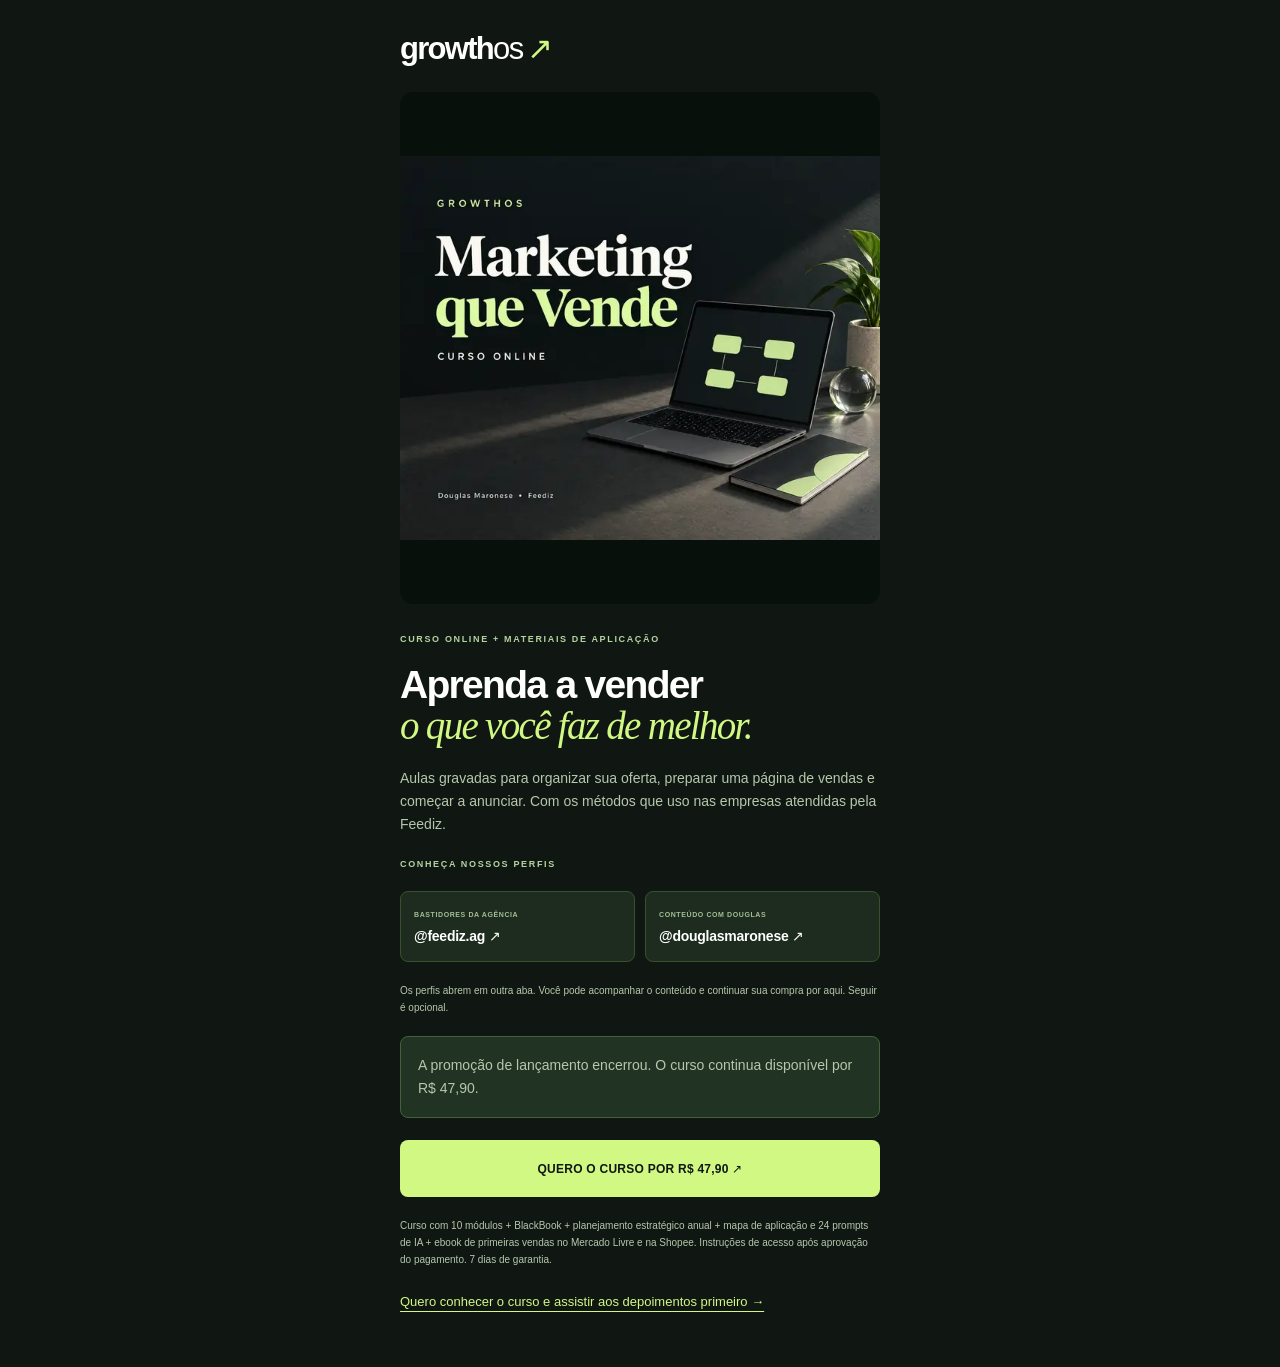
==== commit 9c0aa602: "Inclui bônus de primeiras vendas em marketplaces na oferta GrowthOS" ====
--- a/cupom/index.html
+++ b/cupom/index.html
@@ -8,8 +8,8 @@
 <meta property="og:type" content="website"><meta property="og:title" content="Seu próximo passo começa com o GrowthOS.">
 <meta property="og:url" content="https://www.douglasmaronese.com.br/cupom/">
 <meta property="og:image" content="https://www.douglasmaronese.com.br/assets/curso-capa.webp">
-<link rel="icon" href="../assets/mark.svg"><link rel="stylesheet" href="../style.css?v=20260914b">
-<script src="../config.js?v=20260914b" defer></script><script src="bio.js?v=20260914b" defer></script>
+<link rel="icon" href="../assets/mark.svg"><link rel="stylesheet" href="../style.css?v=20260914c">
+<script src="../config.js?v=20260914c" defer></script><script src="bio.js?v=20260914c" defer></script>
 </head><body class="bio-shell"><main class="bio-card">
 <a class="brand" href="../">growth<span>os</span><i>↗</i></a>
 <img class="bio-cover" src="../assets/curso-capa.webp" width="640" height="512" alt="GrowthOS — Marketing que Vende, com Douglas Maronese">
@@ -21,6 +21,6 @@
 <div id="bio-promotion" hidden><div class="coupon-ticket"><div><small>SEU CÓDIGO</small><strong>FEEDIZ</strong></div><p>De <del>R$ 47,90</del><br>por <strong data-bio-price>R$ 17,72</strong></p></div><p class="bio-fine">63% de desconto · até 21/09/2026 · pagamento único</p></div>
 <p id="bio-ended" class="bio-expired" hidden>A promoção de lançamento encerrou. O curso continua disponível por R$ 47,90.</p>
 <a id="bio-checkout" class="button button-lime" href="https://pay.kiwify.com.br/xQxZtk8">CONTINUAR PARA A KIWIFY ↗</a>
-<p class="bio-fine">Curso com 10 módulos + BlackBook + planejamento estratégico anual + mapa de aplicação e 24 prompts de IA. Instruções de acesso após aprovação do pagamento. 7 dias de garantia.</p>
+<p class="bio-fine">Curso com 10 módulos + BlackBook + planejamento estratégico anual + mapa de aplicação e 24 prompts de IA + ebook de primeiras vendas no Mercado Livre e na Shopee. Instruções de acesso após aprovação do pagamento. 7 dias de garantia.</p>
 <a id="bio-details" class="bio-secondary" href="../">Quero conhecer o curso e assistir aos depoimentos primeiro →</a>
 </main></body></html>
--- a/style.css
+++ b/style.css
@@ -8,3 +8,6 @@
 @media(max-width:760px){html{scroll-padding-top:16px}.wrap{width:calc(100% - 36px)}.section{padding-block:65px}h2{font-size:36px;letter-spacing:-1.4px}em{letter-spacing:-1.2px}.eyebrow{font-size:9px;letter-spacing:1.3px;margin-bottom:16px}.launch-bar>.wrap{width:calc(100% - 28px);min-height:35px;justify-content:center}.launch-bar>.wrap>span{display:none}.launch-bar button{font-size:10px;padding:8px 0;letter-spacing:0}.launch-bar b{margin-left:5px}.header{height:69px}.brand{font-size:27px}.header nav>a:not(.nav-cta){display:none}.header nav{gap:0}.header .nav-cta{font-size:9px;padding:10px 11px}.hero{display:flex;flex-direction:column;align-items:stretch;gap:32px;padding-block:34px 30px}.hero-copy>.eyebrow{font-size:8px;letter-spacing:1px;margin-bottom:21px}.hero h1{font-size:clamp(44px,11.5vw,72px);letter-spacing:-2.4px;line-height:1.015;margin-bottom:25px}.hero h1 em{letter-spacing:-2px}.hero-description{font-size:14px;line-height:1.7;max-width:560px}.hero-method{font-size:12px;line-height:1.75;max-width:520px;margin-top:14px}.hero-copy>.button{font-size:10px;min-height:57px;width:100%;max-width:none;margin-top:24px;padding-inline:17px;gap:7px}.hero-price{font-size:11px;margin-top:11px}.coupon-link{font-size:11px;line-height:1.7}.hero-trust{gap:8px 13px;font-size:9px;margin-top:19px}.teacher-poster{aspect-ratio:1.2;border-radius:65px 12px 12px 12px;max-height:460px}.teacher-poster>img{object-position:86% 40%}.teacher-poster figcaption{bottom:24px;left:21px}.teacher-poster figcaption>span{font-size:7px;letter-spacing:.9px}.teacher-poster figcaption strong{font-size:26px;margin:8px 0}.teacher-poster figcaption small{font-size:10px}.poster-mark{top:18px;right:20px;font-size:25px}.hero-testimonials{padding-top:17px;gap:14px}.hero-testimonials>span:nth-child(2){font-size:11px}.brand-strip{padding-block:24px 28px}.brand-strip p{font-size:7px;letter-spacing:1.3px;margin-bottom:20px}.brand-names{display:grid;grid-template-columns:repeat(3,1fr);gap:23px 12px;text-align:center;font-size:14px}.section-heading{margin-bottom:29px}.section-heading>p:not(.eyebrow){font-size:14px;margin-top:20px;line-height:1.7}.row-heading{display:block}.row-heading>p{font-size:13px!important;max-width:520px!important;margin-top:20px!important}.pain-grid{grid-template-columns:1fr;gap:0}.pain-grid article{padding:24px 0 25px}.pain-grid article>span{font-size:8px}.pain-grid h3{font-size:24px;margin:15px 0 13px}.pain-grid p{font-size:13px}.pain-close{font-size:15px;margin-top:0;padding-top:25px}.method-section{padding-block:56px}.method-layout{grid-template-columns:1fr;gap:25px}.method-layout h2{font-size:37px}.method-copy p{font-size:14px}.method-facts{gap:16px}.method-facts strong{font-size:34px}.method-facts span{font-size:10px}.learning-grid{grid-template-columns:1fr;gap:27px}.learning-card{display:grid;grid-template-columns:105px 1fr;gap:19px;padding-bottom:25px;border-bottom:1px solid var(--line);align-items:start}.learning-card>img{width:105px;border-radius:8px}.learning-card>div{padding-top:0}.learning-card h3{font-size:21px;line-height:1.17;margin:9px 0 11px}.learning-card p{font-size:12px;line-height:1.7}.step{font-size:8px;letter-spacing:1px}.deliverable{font-size:10px;margin-top:12px;padding-top:0;border:0}.full-curriculum{margin-top:0;border-top:0}.full-curriculum summary{font-size:12px;gap:20px}.full-curriculum ol{columns:1;font-size:12px}.section-cta{margin-top:28px}.section-cta>.button{font-size:10px;width:100%;padding-inline:16px;gap:8px}.section-cta p{font-size:10px}.testimonials-section{padding-block:60px}.testimonial-rail{gap:15px;margin-right:-18px;padding-right:18px}.testimonial-card{flex-basis:82%}.testimonial-card h3{font-size:18px}.testimonial-card>p{font-size:11px}.rail-footer p{font-size:9px}.rail-footer button{height:34px;width:34px;margin-left:4px;font-size:18px}.testimonials-section .fine-print{font-size:9px;line-height:1.75;margin-top:23px}.production-metrics{grid-template-columns:repeat(3,1fr);gap:21px 12px;padding-block:23px;margin-bottom:28px}.production-metrics strong{font-size:33px;letter-spacing:-1px}.production-metrics span{font-size:9px;line-height:1.5;max-width:89px}.production-metrics p{grid-column:1/-1;border:0;padding:0;font-size:10px;line-height:1.6}.production-metrics p br{display:none}.portfolio-grid{grid-template-columns:repeat(2,1fr);gap:23px 13px}.portfolio-image{border-radius:8px}.portfolio-card figcaption{padding-top:12px}.portfolio-card figcaption strong{font-size:12px;line-height:1.3}.portfolio-card figcaption>span{font-size:9px;line-height:1.5;margin-top:5px}.portfolio-context{font-size:9px;margin-top:25px}.text-link{font-size:11px;line-height:1.7}.founder-section{padding-block:55px}.founder-layout{grid-template-columns:1fr;gap:32px}.founder-photo{height:auto;aspect-ratio:1.3;border-radius:11px}.founder-layout h2{font-size:32px;line-height:1.12;margin-bottom:20px}.founder-layout p:not(.eyebrow){font-size:13px;line-height:1.8}.signature{font-size:20px}.materials-grid{grid-template-columns:1fr;gap:20px}.material-art{height:228px}.material-copy{padding:25px}.material-copy h3{font-size:25px}.material-copy>span{font-size:8px}.material-copy p{font-size:13px}.materials-note{font-size:10px;line-height:1.75;margin-top:20px}.offer-section{padding-block:61px}.offer-layout{grid-template-columns:1fr;gap:32px}.offer-heading h2{font-size:44px;letter-spacing:-1.8px}.offer-heading>p:not(.eyebrow){font-size:14px;margin-top:22px}.offer-checks{font-size:11px;gap:12px;margin-top:22px}.launch-note{max-width:none;margin-top:27px;padding:20px}.launch-note h3{font-size:18px}.launch-note>p{font-size:12px}.launch-note .deadline{font-size:11px}.offer-card{padding:25px 22px;border-radius:13px}.offer-card-top{gap:15px}.offer-card-top img{width:76px;height:76px}.offer-card-top span{font-size:7px;letter-spacing:1px}.offer-card-top h3{font-size:28px}.offer-sub{font-size:11px;line-height:1.6;margin-top:19px}.included{padding-block:20px;margin:15px 0 20px}.included li{font-size:11px;line-height:1.7}.offer-price>strong{font-size:74px;letter-spacing:-3.5px}.offer-price>span{font-size:24px}.offer-card>.button{font-size:10px;padding-inline:14px;gap:5px}.offer-card>.button>.price{white-space:nowrap}.checkout-micro{font-size:8px;line-height:1.7}.coupon-discovery{padding:14px;margin-top:17px}.coupon-discovery>strong{font-size:11px}.coupon-form>label{font-size:10px}.coupon-controls input{font-size:16px}.guarantee{gap:12px}.guarantee p{font-size:10px;line-height:1.7}.guarantee strong{font-size:11px}.fit-grid{grid-template-columns:1fr;gap:17px}.fit-grid article{padding:25px}.fit-grid h3{font-size:22px}.fit-grid li,.fit-grid p{font-size:13px}.faq-shell{padding-top:0}.faq-layout{grid-template-columns:1fr;gap:30px}.faq-layout h2{font-size:36px}.faq-layout>div>p:not(.eyebrow){font-size:12px;margin-top:18px}.faq-list summary{font-size:13px;padding-block:19px;gap:15px}.faq-list details>p{font-size:12px;line-height:1.85}.closing-section{padding-block:55px 65px}.closing-section h2{font-size:39px;letter-spacing:-1.5px}.closing-section>p:not(.eyebrow){font-size:13px;margin-block:22px}.closing-section>.button{min-width:0;width:100%;font-size:10px;padding-inline:16px}.closing-section>p.closing-micro{font-size:9px}.footer{padding-bottom:104px}.footer-top{display:grid;grid-template-columns:1fr;gap:22px}.footer-top>p{font-size:13px}.footer-top>div{flex-direction:row;gap:20px;flex-wrap:wrap;font-size:10px}.footer-bottom{flex-wrap:wrap;gap:9px 20px;font-size:8px;margin-top:23px}.footer-bottom button{font-size:9px}.mobile-sticky{position:fixed;display:flex;align-items:center;justify-content:space-between;gap:15px;bottom:0;left:0;right:0;z-index:10;background:#101713f5;border-top:1px solid #54703e;padding:12px 18px calc(12px + env(safe-area-inset-bottom));color:white;backdrop-filter:blur(10px)}.mobile-sticky>div{flex-shrink:0}.mobile-sticky small{font-size:7px;letter-spacing:.8px;color:#aac198;display:block}.mobile-sticky strong{display:block;font-size:19px;margin-top:4px;letter-spacing:-.5px}.mobile-sticky>.button{min-height:44px;padding:11px 15px;font-size:9px;flex:1;max-width:210px}.cookie-bar{bottom:90px;left:12px;right:12px;max-width:none;padding:17px}.cookie-bar p{font-size:11px}.cookie-bar button{min-height:39px}.coupon-dialog{padding:29px 21px;max-width:calc(100% - 22px);max-height:calc(100dvh - 24px)}.coupon-dialog h2{font-size:32px}.coupon-dialog>p:not(.eyebrow):not(.fine-print){font-size:12px;margin-top:15px}.coupon-step{margin-top:22px}.coupon-step>strong{font-size:11px}.instagram-options{grid-template-columns:1fr;gap:9px}.instagram-options a{padding:14px 15px}.instagram-options a>span{font-size:7px}.instagram-options a>strong{font-size:15px;margin-top:5px}.coupon-ticket{padding:14px 16px}.coupon-ticket>div>strong{font-size:25px}.coupon-ticket>p>strong{font-size:19px}.coupon-dialog>.button{font-size:10px;min-height:52px;padding-inline:14px}.coupon-dialog .fine-print{font-size:9px;line-height:1.7}.simple-dialog{padding:30px 23px}.simple-dialog h2{font-size:28px}.simple-dialog p:not(.eyebrow){font-size:13px}.video-dialog{padding:25px 15px 20px}.video-dialog h2{font-size:16px;line-height:1.5;margin-right:28px;margin-bottom:18px}.video-dialog>a{font-size:10px;line-height:1.7}.image-dialog{padding:45px 10px 14px}.image-dialog>p{font-size:10px}.bio-shell{padding:23px 18px}.bio-card h1{font-size:37px}.bio-card>.bio-cover{margin-bottom:23px}.bio-card>.button{font-size:11px}.bio-card .instagram-options{grid-template-columns:1fr 1fr}.bio-card .instagram-options a{padding:13px 10px}.bio-card .instagram-options a>strong{font-size:12px}.bio-card .instagram-options a>span{font-size:6px}}
 @media(max-width:360px){.wrap{width:calc(100% - 30px)}.hero h1{font-size:43px;letter-spacing:-2.1px}.hero-description{font-size:13px}.hero-copy>.button{font-size:9px;padding-inline:13px}.hero-trust{font-size:8px;gap:11px}.hero-price{font-size:10px}.coupon-link{font-size:10px}.teacher-poster figcaption strong{font-size:23px}.brand-names{font-size:12px}.learning-card{grid-template-columns:86px 1fr;gap:15px}.learning-card>img{width:86px}.learning-card h3{font-size:20px}.learning-card p{font-size:11px}.deliverable{font-size:9px}.offer-card{padding-inline:18px}.offer-card>.button{font-size:9px}.offer-price>strong{font-size:69px}.offer-heading h2{font-size:40px}.method-facts span{font-size:9px}.hero-testimonials>span:nth-child(2){font-size:10px}.avatar-stack img{width:32px;height:32px}}
 @media(prefers-reduced-motion:reduce){html{scroll-behavior:auto}*,*:before,*:after{animation:none!important;transition:none!important}.testimonial-rail{scroll-behavior:auto}}
+
+/* Bônus de marketplace: mantém a hierarquia da oferta principal. */
+.marketplace-bonus{margin-top:24px;display:grid;grid-template-columns:230px 1fr;align-items:center;gap:45px;padding:32px 40px;background:#edf1e4;border:1px solid #d3dec7;border-radius:13px}.bonus-cover{display:flex;justify-content:center;align-items:center;padding:8px 20px}.bonus-cover img{width:160px;height:auto;border-radius:3px;box-shadow:-5px 3px 0 #a2b296,12px 15px 25px #17271a26;transform:rotate(-5deg)}.bonus-copy>.tag{font-size:8px;letter-spacing:1px;color:#385a31;background:#d7eea9;padding:7px 10px;border-radius:5px}.bonus-copy h3{font-size:30px;line-height:1.13;letter-spacing:-.8px;margin:18px 0 16px}.bonus-copy>p{font-size:14px;line-height:1.7;color:var(--muted);max-width:660px}.bonus-copy ul{margin:17px 0;padding-left:17px;font-size:12px;line-height:1.7;color:#40543c}.bonus-copy li+li{margin-top:7px}.bonus-copy>p.bonus-format{font-size:10px;font-weight:700;color:#446039;margin-top:16px}@media(max-width:760px){.marketplace-bonus{grid-template-columns:1fr;gap:25px;padding:28px 24px}.bonus-cover{padding:5px 15px}.bonus-cover img{width:133px}.bonus-copy h3{font-size:26px;line-height:1.16}.bonus-copy h3 br{display:none}.bonus-copy>p{font-size:13px}.bonus-copy ul{font-size:12px}.bonus-copy>p.bonus-format{font-size:9px;line-height:1.75}}
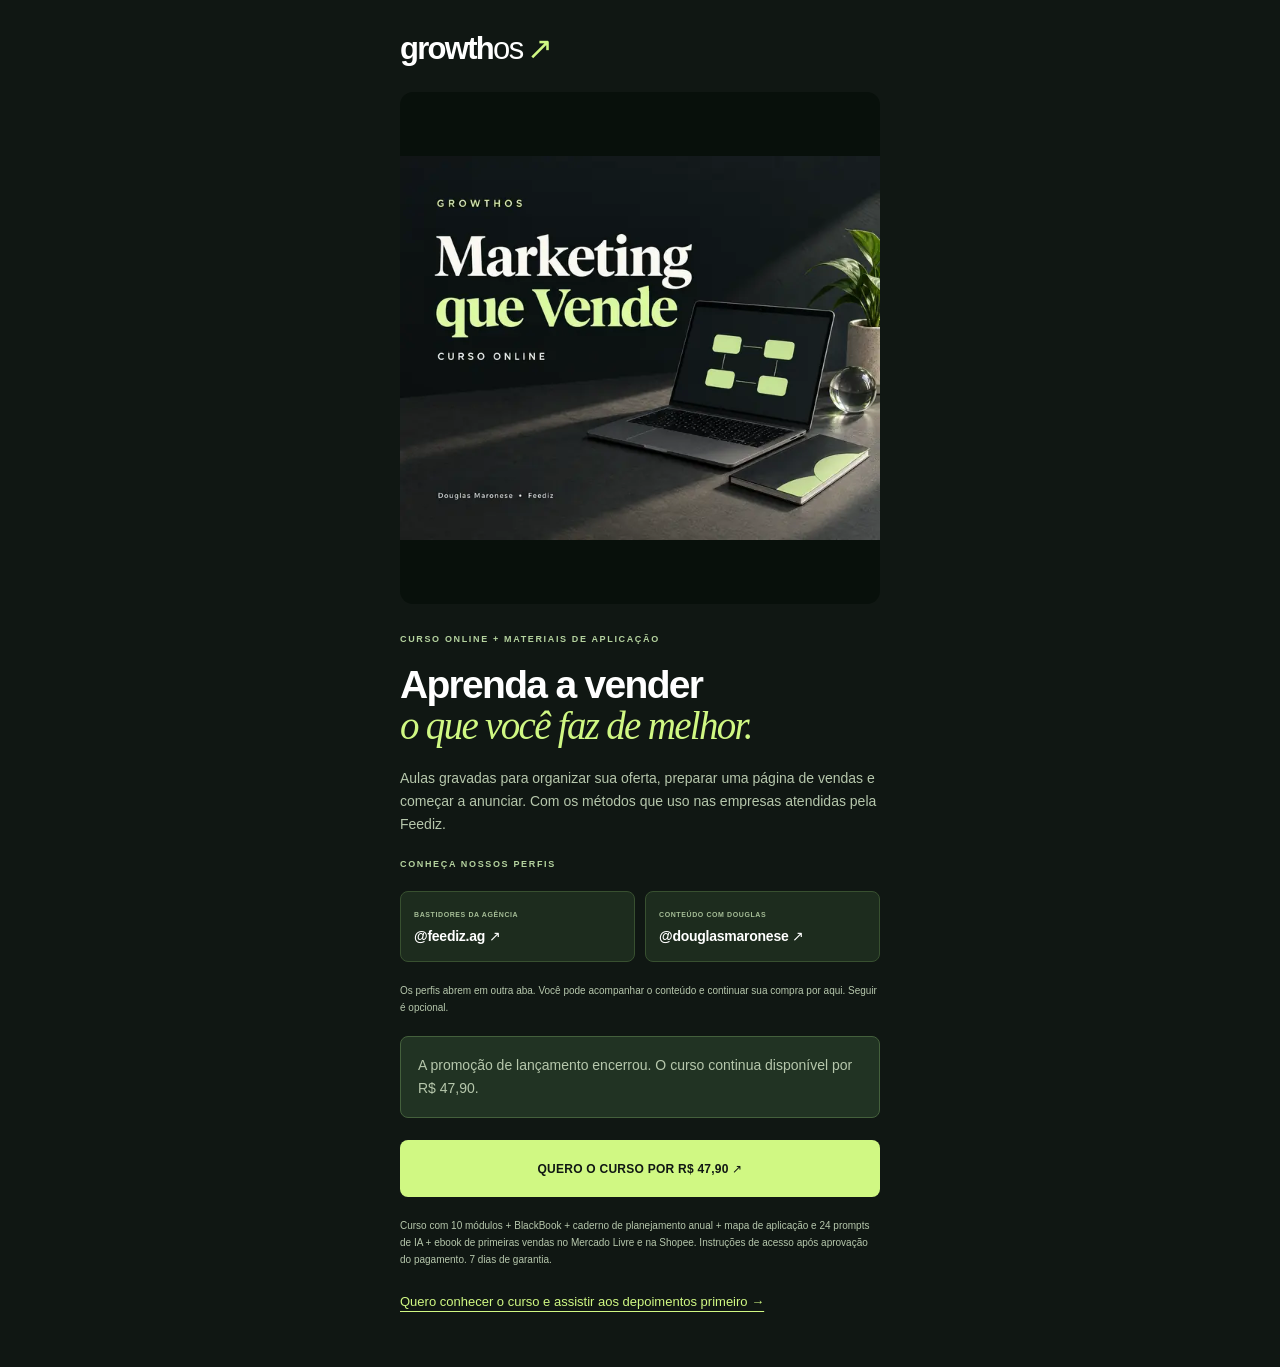
==== commit c8ce4aae: "Exibe dez módulos com capas e esclarece a entrega e a oferta GrowthOS" ====
--- a/cupom/index.html
+++ b/cupom/index.html
@@ -8,7 +8,7 @@
 <meta property="og:type" content="website"><meta property="og:title" content="Seu próximo passo começa com o GrowthOS.">
 <meta property="og:url" content="https://www.douglasmaronese.com.br/cupom/">
 <meta property="og:image" content="https://www.douglasmaronese.com.br/assets/curso-capa.webp">
-<link rel="icon" href="../assets/mark.svg"><link rel="stylesheet" href="../style.css?v=20260914c">
+<link rel="icon" href="../assets/mark.svg"><link rel="stylesheet" href="../style.css?v=20260914f">
 <script src="../config.js?v=20260914c" defer></script><script src="bio.js?v=20260914c" defer></script>
 </head><body class="bio-shell"><main class="bio-card">
 <a class="brand" href="../">growth<span>os</span><i>↗</i></a>
@@ -21,6 +21,6 @@
 <div id="bio-promotion" hidden><div class="coupon-ticket"><div><small>SEU CÓDIGO</small><strong>FEEDIZ</strong></div><p>De <del>R$ 47,90</del><br>por <strong data-bio-price>R$ 17,72</strong></p></div><p class="bio-fine">63% de desconto · até 21/09/2026 · pagamento único</p></div>
 <p id="bio-ended" class="bio-expired" hidden>A promoção de lançamento encerrou. O curso continua disponível por R$ 47,90.</p>
 <a id="bio-checkout" class="button button-lime" href="https://pay.kiwify.com.br/xQxZtk8">CONTINUAR PARA A KIWIFY ↗</a>
-<p class="bio-fine">Curso com 10 módulos + BlackBook + planejamento estratégico anual + mapa de aplicação e 24 prompts de IA + ebook de primeiras vendas no Mercado Livre e na Shopee. Instruções de acesso após aprovação do pagamento. 7 dias de garantia.</p>
+<p class="bio-fine">Curso com 10 módulos + BlackBook + caderno de planejamento anual + mapa de aplicação e 24 prompts de IA + ebook de primeiras vendas no Mercado Livre e na Shopee. Instruções de acesso após aprovação do pagamento. 7 dias de garantia.</p>
 <a id="bio-details" class="bio-secondary" href="../">Quero conhecer o curso e assistir aos depoimentos primeiro →</a>
 </main></body></html>
--- a/style.css
+++ b/style.css
@@ -11,3 +11,9 @@
 
 /* Bônus de marketplace: mantém a hierarquia da oferta principal. */
 .marketplace-bonus{margin-top:24px;display:grid;grid-template-columns:230px 1fr;align-items:center;gap:45px;padding:32px 40px;background:#edf1e4;border:1px solid #d3dec7;border-radius:13px}.bonus-cover{display:flex;justify-content:center;align-items:center;padding:8px 20px}.bonus-cover img{width:160px;height:auto;border-radius:3px;box-shadow:-5px 3px 0 #a2b296,12px 15px 25px #17271a26;transform:rotate(-5deg)}.bonus-copy>.tag{font-size:8px;letter-spacing:1px;color:#385a31;background:#d7eea9;padding:7px 10px;border-radius:5px}.bonus-copy h3{font-size:30px;line-height:1.13;letter-spacing:-.8px;margin:18px 0 16px}.bonus-copy>p{font-size:14px;line-height:1.7;color:var(--muted);max-width:660px}.bonus-copy ul{margin:17px 0;padding-left:17px;font-size:12px;line-height:1.7;color:#40543c}.bonus-copy li+li{margin-top:7px}.bonus-copy>p.bonus-format{font-size:10px;font-weight:700;color:#446039;margin-top:16px}@media(max-width:760px){.marketplace-bonus{grid-template-columns:1fr;gap:25px;padding:28px 24px}.bonus-cover{padding:5px 15px}.bonus-cover img{width:133px}.bonus-copy h3{font-size:26px;line-height:1.16}.bonus-copy h3 br{display:none}.bonus-copy>p{font-size:13px}.bonus-copy ul{font-size:12px}.bonus-copy>p.bonus-format{font-size:9px;line-height:1.75}}
+
+/* Capas reais da coleção visual */
+.material-cover{padding:24px;background:#e8ecdf;display:flex;justify-content:center;align-items:center}.material-cover img{display:block;width:100%;max-width:224px;height:auto;box-shadow:8px 9px 0 #14261d18;border-radius:2px}@media(max-width:700px){.material-cover{padding:25px}.material-cover img{max-width:228px}}
+
+/* Vitrine completa: capas inteiras e títulos em texto para leitura no celular. */
+.curriculum-section{background:#f0f2e9}.curriculum-path{display:flex;flex-wrap:wrap;gap:12px;margin:-8px 0 30px}.curriculum-path span{border:1px solid #becbb4;border-radius:99px;padding:9px 14px;font-size:11px;font-weight:600;color:#506442}.course-modules{display:grid;grid-template-columns:repeat(5,minmax(0,1fr));gap:28px 18px}.course-module{min-width:0;background:#fff;border:1px solid #d9e0d0;border-radius:12px;overflow:hidden}.course-module>img{display:block;width:100%;height:auto;aspect-ratio:482/640;object-fit:contain;background:#111c20}.module-copy{padding:18px 16px 21px}.module-number{font-size:10px;font-weight:700;letter-spacing:1px;color:#587442}.module-copy h3{font-size:18px;line-height:1.2;letter-spacing:-.35px;margin:10px 0 12px}.module-copy p{font-size:12px;line-height:1.6;color:#58644f}.curriculum-included{display:flex;align-items:center;gap:20px;margin-top:30px;padding:22px 26px;background:#e0ebd3;border-radius:10px}.included-mark{display:grid;place-items:center;border-radius:50%;background:#28442b;color:#d7f77b;width:35px;height:35px;flex-shrink:0}.curriculum-included p{font-size:12px;color:#52614a;line-height:1.7}.curriculum-included strong{font-size:14px;color:#243621}.curriculum-included a{flex-shrink:0;margin-left:auto;font-size:12px;font-weight:700;text-underline-offset:4px}@media(max-width:1000px){.course-modules{grid-template-columns:repeat(3,minmax(0,1fr))}.curriculum-included{align-items:flex-start;flex-wrap:wrap}.curriculum-included a{margin-left:55px}}@media(max-width:700px){.course-modules{grid-template-columns:repeat(2,minmax(0,1fr));gap:18px 12px}.curriculum-path{gap:7px;margin-top:-7px;margin-bottom:25px}.curriculum-path span{padding:8px 10px;font-size:10px}.module-copy{padding:14px 12px 17px}.module-copy h3{font-size:17px;line-height:1.22;letter-spacing:-.3px;margin:9px 0}.module-copy p{font-size:12px;line-height:1.55}.module-number{font-size:10px;letter-spacing:.6px}.course-module{border-radius:9px}.curriculum-included{padding:20px 18px;gap:13px}.curriculum-included p{flex:1;min-width:0;font-size:12px}.curriculum-included strong{font-size:13px}.curriculum-included a{margin-left:48px;min-height:35px;display:flex;align-items:center}}@media(max-width:360px){.module-copy{padding:12px 10px 15px}.module-copy h3{font-size:15px}.course-modules{gap:15px 10px}}
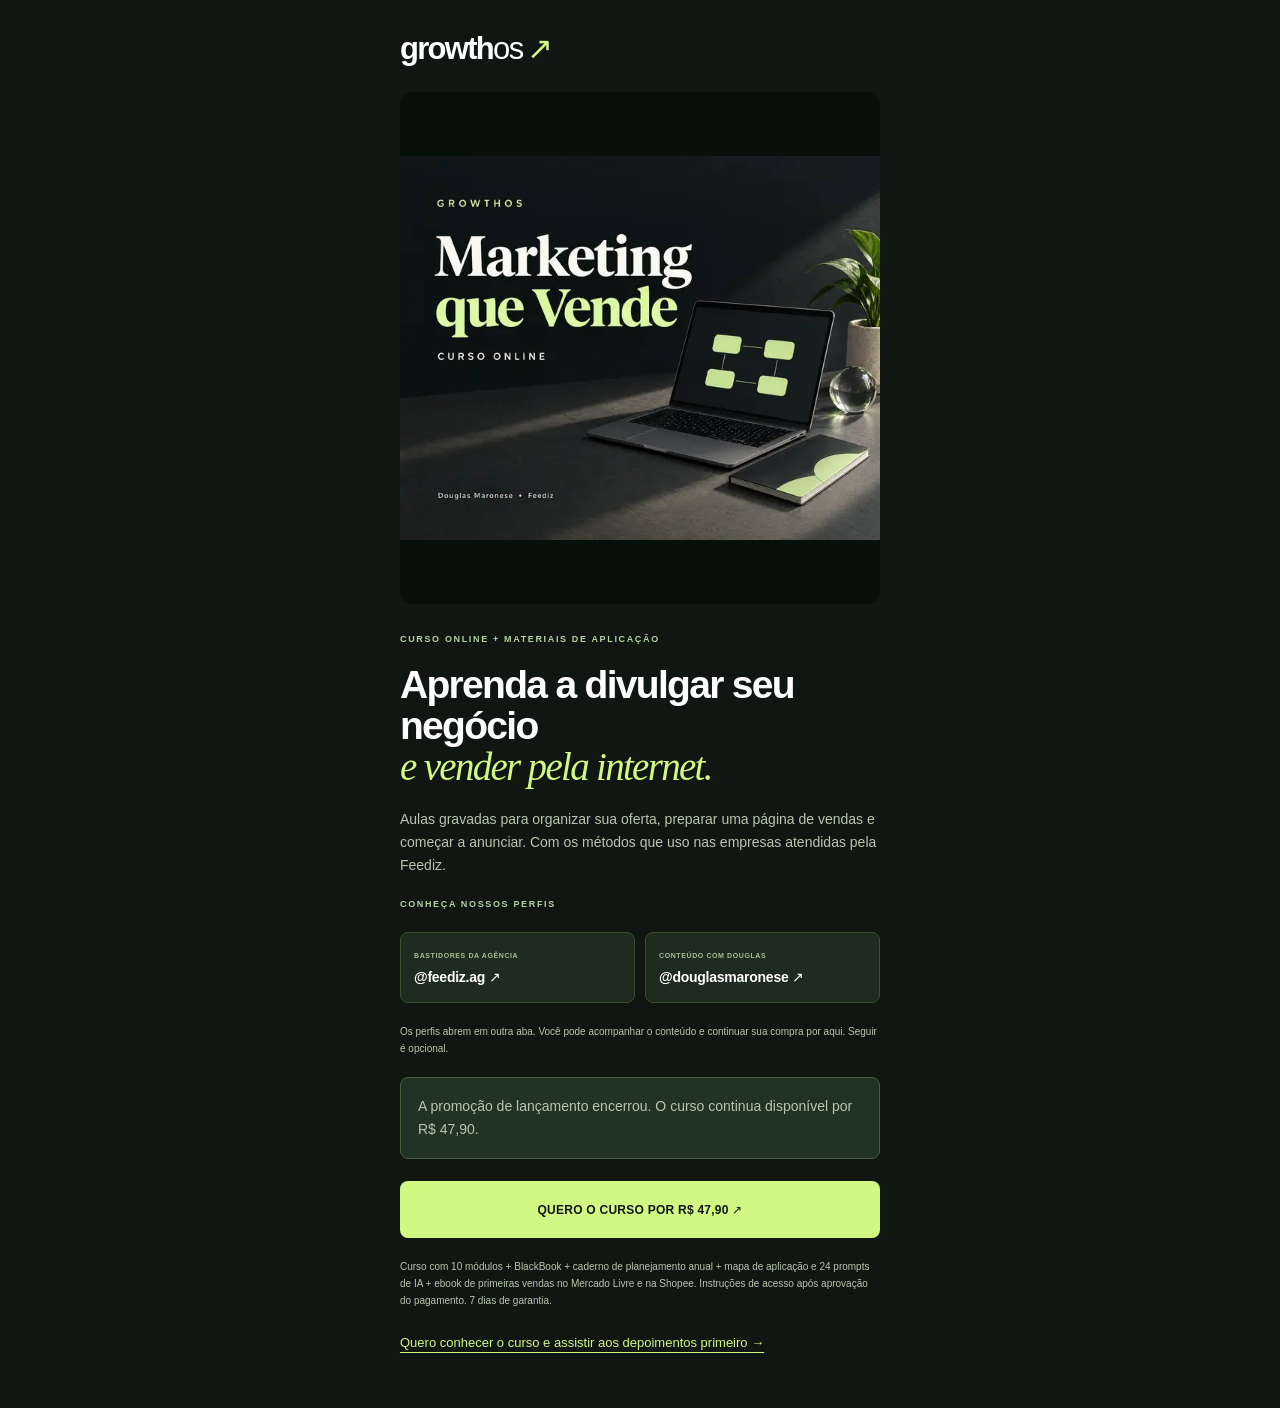
==== commit 94bf8df4: "Esclarece promessa do curso e padroniza vitrine de cases sem cortar as artes" ====
--- a/cupom/index.html
+++ b/cupom/index.html
@@ -8,12 +8,12 @@
 <meta property="og:type" content="website"><meta property="og:title" content="Seu próximo passo começa com o GrowthOS.">
 <meta property="og:url" content="https://www.douglasmaronese.com.br/cupom/">
 <meta property="og:image" content="https://www.douglasmaronese.com.br/assets/curso-capa.webp">
-<link rel="icon" href="../assets/mark.svg"><link rel="stylesheet" href="../style.css?v=20260914f">
+<link rel="icon" href="../assets/mark.svg"><link rel="stylesheet" href="../style.css?v=20260914g">
 <script src="../config.js?v=20260914c" defer></script><script src="bio.js?v=20260914c" defer></script>
 </head><body class="bio-shell"><main class="bio-card">
 <a class="brand" href="../">growth<span>os</span><i>↗</i></a>
 <img class="bio-cover" src="../assets/curso-capa.webp" width="640" height="512" alt="GrowthOS — Marketing que Vende, com Douglas Maronese">
-<p class="eyebrow">CURSO ONLINE + MATERIAIS DE APLICAÇÃO</p><h1>Aprenda a vender<br><em>o que você faz de melhor.</em></h1>
+<p class="eyebrow">CURSO ONLINE + MATERIAIS DE APLICAÇÃO</p><h1>Aprenda a divulgar seu negócio<br><em>e vender pela internet.</em></h1>
 <p>Aulas gravadas para organizar sua oferta, preparar uma página de vendas e começar a anunciar. Com os métodos que uso nas empresas atendidas pela Feediz.</p>
 <p class="eyebrow">CONHEÇA NOSSOS PERFIS</p>
 <div class="instagram-options"><a href="https://www.instagram.com/feediz.ag/" target="_blank" rel="noopener noreferrer"><span>BASTIDORES DA AGÊNCIA</span><strong>@feediz.ag ↗</strong></a><a href="https://www.instagram.com/douglasmaronese/" target="_blank" rel="noopener noreferrer"><span>CONTEÚDO COM DOUGLAS</span><strong>@douglasmaronese ↗</strong></a></div>
--- a/style.css
+++ b/style.css
@@ -17,3 +17,14 @@
 
 /* Vitrine completa: capas inteiras e títulos em texto para leitura no celular. */
 .curriculum-section{background:#f0f2e9}.curriculum-path{display:flex;flex-wrap:wrap;gap:12px;margin:-8px 0 30px}.curriculum-path span{border:1px solid #becbb4;border-radius:99px;padding:9px 14px;font-size:11px;font-weight:600;color:#506442}.course-modules{display:grid;grid-template-columns:repeat(5,minmax(0,1fr));gap:28px 18px}.course-module{min-width:0;background:#fff;border:1px solid #d9e0d0;border-radius:12px;overflow:hidden}.course-module>img{display:block;width:100%;height:auto;aspect-ratio:482/640;object-fit:contain;background:#111c20}.module-copy{padding:18px 16px 21px}.module-number{font-size:10px;font-weight:700;letter-spacing:1px;color:#587442}.module-copy h3{font-size:18px;line-height:1.2;letter-spacing:-.35px;margin:10px 0 12px}.module-copy p{font-size:12px;line-height:1.6;color:#58644f}.curriculum-included{display:flex;align-items:center;gap:20px;margin-top:30px;padding:22px 26px;background:#e0ebd3;border-radius:10px}.included-mark{display:grid;place-items:center;border-radius:50%;background:#28442b;color:#d7f77b;width:35px;height:35px;flex-shrink:0}.curriculum-included p{font-size:12px;color:#52614a;line-height:1.7}.curriculum-included strong{font-size:14px;color:#243621}.curriculum-included a{flex-shrink:0;margin-left:auto;font-size:12px;font-weight:700;text-underline-offset:4px}@media(max-width:1000px){.course-modules{grid-template-columns:repeat(3,minmax(0,1fr))}.curriculum-included{align-items:flex-start;flex-wrap:wrap}.curriculum-included a{margin-left:55px}}@media(max-width:700px){.course-modules{grid-template-columns:repeat(2,minmax(0,1fr));gap:18px 12px}.curriculum-path{gap:7px;margin-top:-7px;margin-bottom:25px}.curriculum-path span{padding:8px 10px;font-size:10px}.module-copy{padding:14px 12px 17px}.module-copy h3{font-size:17px;line-height:1.22;letter-spacing:-.3px;margin:9px 0}.module-copy p{font-size:12px;line-height:1.55}.module-number{font-size:10px;letter-spacing:.6px}.course-module{border-radius:9px}.curriculum-included{padding:20px 18px;gap:13px}.curriculum-included p{flex:1;min-width:0;font-size:12px}.curriculum-included strong{font-size:13px}.curriculum-included a{margin-left:48px;min-height:35px;display:flex;align-items:center}}@media(max-width:360px){.module-copy{padding:12px 10px 15px}.module-copy h3{font-size:15px}.course-modules{gap:15px 10px}}
+
+/* Abertura direta e vitrine uniforme, sem cortar as artes originais. */
+.hero h1{font-size:clamp(42px,5vw,68px);line-height:1.02;letter-spacing:-2.8px}
+.hero h1 em{font-size:1em;line-height:1.04;letter-spacing:-2.5px;display:inline-block;margin-top:4px}
+.portfolio-image{aspect-ratio:1/1;isolation:isolate;background:#25302a;box-shadow:0 1px 0 #14211a1a}
+.portfolio-image::before{content:"";position:absolute;inset:-18px;background-image:var(--case-image);background-size:cover;background-position:center;filter:blur(14px) brightness(.55);z-index:-1}
+.portfolio-image img{position:relative;display:block;object-fit:contain;object-position:center;width:100%;height:100%}
+.portfolio-image>span{z-index:2;box-shadow:0 1px 8px #0004}
+.portfolio-image:focus-visible{outline:3px solid #576c3c;outline-offset:4px}
+.portfolio-card figcaption{min-height:57px}
+@media(max-width:760px){.hero h1{font-size:clamp(36px,10vw,62px);letter-spacing:-1.7px;line-height:1.03}.hero h1 em{letter-spacing:-1.5px}.portfolio-card figcaption{min-height:47px}}
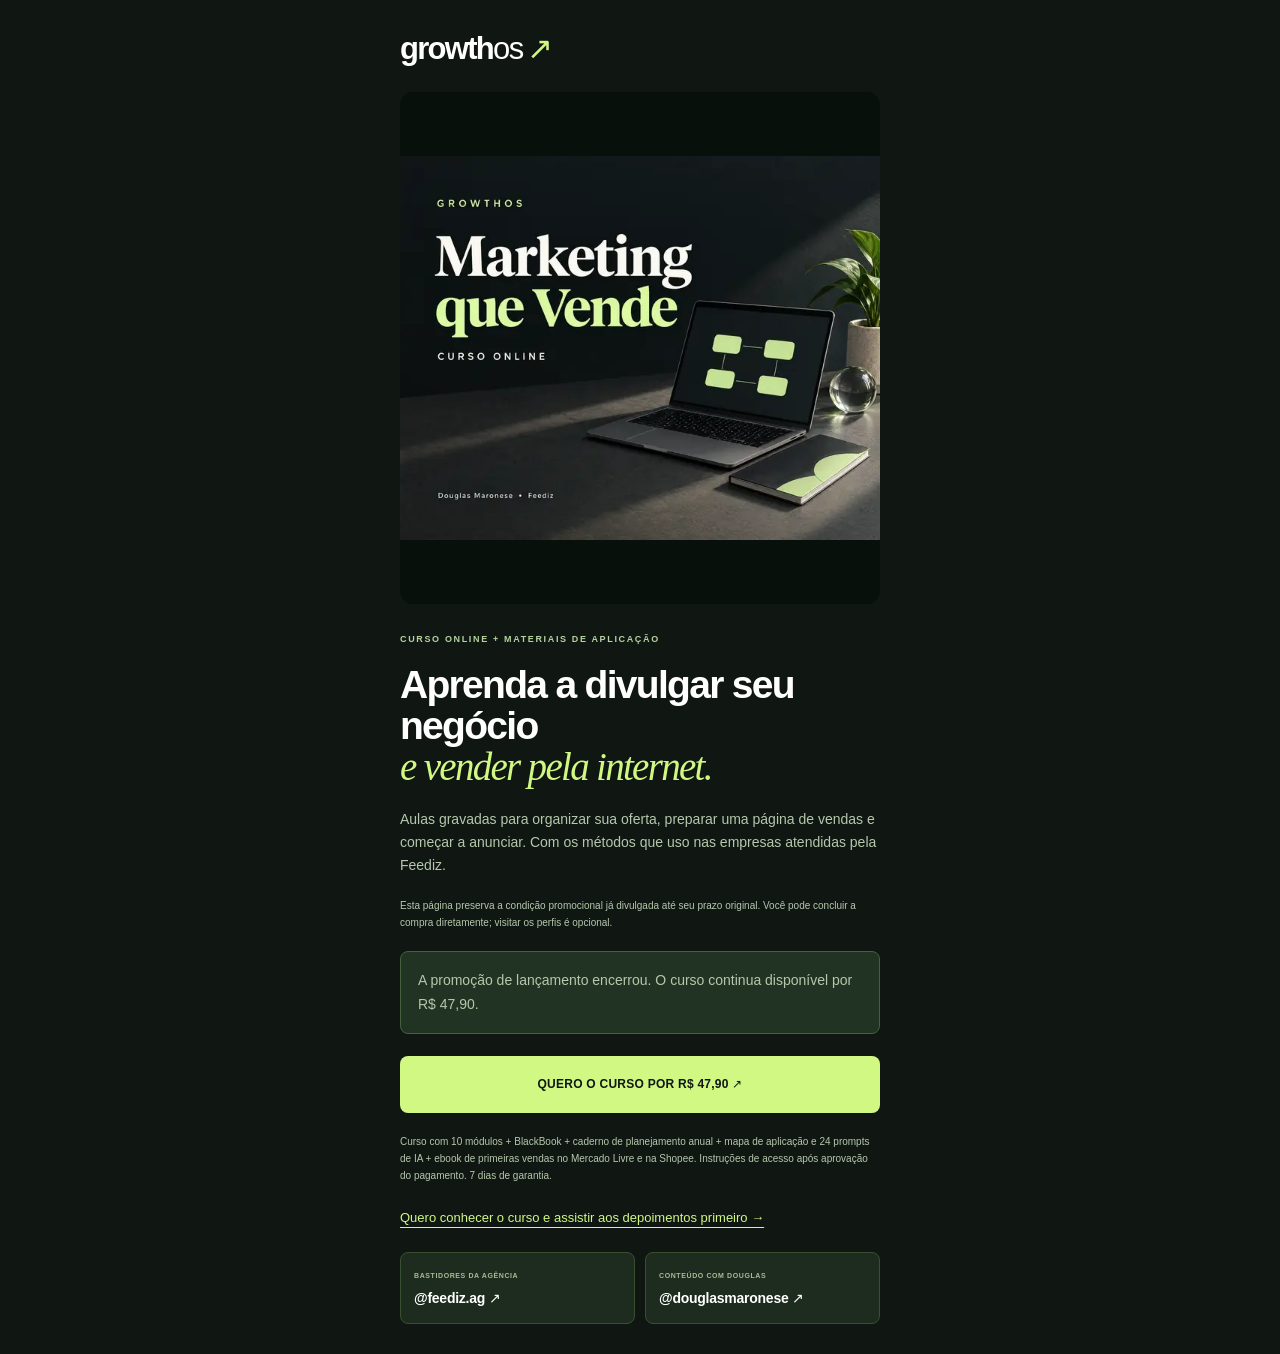
==== commit c0b78257: "Reestrutura oferta direta, demonstra materiais reais e preserva pixel ativo" ====
--- a/cupom/index.html
+++ b/cupom/index.html
@@ -1,26 +1,27 @@
-<!doctype html>
+<!DOCTYPE html>
+
 <html lang="pt-BR"><head>
-<meta charset="utf-8"><meta name="viewport" content="width=device-width,initial-scale=1,viewport-fit=cover">
-<title>Seu cupom GrowthOS | Douglas Maronese e Feediz</title>
-<meta name="description" content="Conheça os perfis de Douglas Maronese e da Feediz e aproveite a condição de lançamento do GrowthOS: curso de marketing e materiais de aplicação.">
-<meta name="robots" content="noindex,follow"><meta name="theme-color" content="#101713">
-<link rel="canonical" href="https://www.douglasmaronese.com.br/cupom/">
-<meta property="og:type" content="website"><meta property="og:title" content="Seu próximo passo começa com o GrowthOS.">
-<meta property="og:url" content="https://www.douglasmaronese.com.br/cupom/">
-<meta property="og:image" content="https://www.douglasmaronese.com.br/assets/curso-capa.webp">
-<link rel="icon" href="../assets/mark.svg"><link rel="stylesheet" href="../style.css?v=20260914g">
-<script src="../config.js?v=20260914c" defer></script><script src="bio.js?v=20260914c" defer></script>
+<meta charset="utf-8"/><meta content="width=device-width,initial-scale=1,viewport-fit=cover" name="viewport"/>
+<title>GrowthOS — acesso à condição já divulgada</title>
+<meta content="Conheça os perfis de Douglas Maronese e da Feediz e aproveite a condição de lançamento do GrowthOS: curso de marketing e materiais de aplicação." name="description"/>
+<meta content="noindex,follow" name="robots"/><meta content="#101713" name="theme-color"/>
+<link href="https://www.douglasmaronese.com.br/cupom/" rel="canonical"/>
+<meta content="website" property="og:type"/><meta content="Seu próximo passo começa com o GrowthOS." property="og:title"/>
+<meta content="https://www.douglasmaronese.com.br/cupom/" property="og:url"/>
+<meta content="https://www.douglasmaronese.com.br/assets/curso-capa.webp" property="og:image"/>
+<link href="../assets/mark.svg" rel="icon"/><link href="../style.css?v=20260915a" rel="stylesheet"/>
+<script defer="" src="../config.js?v=20260915a"></script><script defer="" src="bio.js?v=20260915a"></script>
 </head><body class="bio-shell"><main class="bio-card">
 <a class="brand" href="../">growth<span>os</span><i>↗</i></a>
-<img class="bio-cover" src="../assets/curso-capa.webp" width="640" height="512" alt="GrowthOS — Marketing que Vende, com Douglas Maronese">
-<p class="eyebrow">CURSO ONLINE + MATERIAIS DE APLICAÇÃO</p><h1>Aprenda a divulgar seu negócio<br><em>e vender pela internet.</em></h1>
+<img alt="GrowthOS — Marketing que Vende, com Douglas Maronese" class="bio-cover" height="512" src="../assets/curso-capa.webp" width="640"/>
+<p class="eyebrow">CURSO ONLINE + MATERIAIS DE APLICAÇÃO</p><h1>Aprenda a divulgar seu negócio<br/><em>e vender pela internet.</em></h1>
 <p>Aulas gravadas para organizar sua oferta, preparar uma página de vendas e começar a anunciar. Com os métodos que uso nas empresas atendidas pela Feediz.</p>
-<p class="eyebrow">CONHEÇA NOSSOS PERFIS</p>
-<div class="instagram-options"><a href="https://www.instagram.com/feediz.ag/" target="_blank" rel="noopener noreferrer"><span>BASTIDORES DA AGÊNCIA</span><strong>@feediz.ag ↗</strong></a><a href="https://www.instagram.com/douglasmaronese/" target="_blank" rel="noopener noreferrer"><span>CONTEÚDO COM DOUGLAS</span><strong>@douglasmaronese ↗</strong></a></div>
-<p class="bio-fine">Os perfis abrem em outra aba. Você pode acompanhar o conteúdo e continuar sua compra por aqui. Seguir é opcional.</p>
-<div id="bio-promotion" hidden><div class="coupon-ticket"><div><small>SEU CÓDIGO</small><strong>FEEDIZ</strong></div><p>De <del>R$ 47,90</del><br>por <strong data-bio-price>R$ 17,72</strong></p></div><p class="bio-fine">63% de desconto · até 21/09/2026 · pagamento único</p></div>
-<p id="bio-ended" class="bio-expired" hidden>A promoção de lançamento encerrou. O curso continua disponível por R$ 47,90.</p>
-<a id="bio-checkout" class="button button-lime" href="https://pay.kiwify.com.br/xQxZtk8">CONTINUAR PARA A KIWIFY ↗</a>
+
+
+
+<p class="bio-fine">Esta página preserva a condição promocional já divulgada até seu prazo original. Você pode concluir a compra diretamente; visitar os perfis é opcional.</p><div hidden="" id="bio-promotion"><div class="coupon-ticket"><div><small>SEU CÓDIGO</small><strong>FEEDIZ</strong></div><p>De <del>R$ 47,90</del><br/>por <strong data-bio-price="">R$ 17,72</strong></p></div><p class="bio-fine">63% de desconto · até 21/09/2026 · pagamento único</p></div>
+<p class="bio-expired" hidden="" id="bio-ended">A promoção de lançamento encerrou. O curso continua disponível por R$ 47,90.</p>
+<a class="button button-lime" href="https://pay.kiwify.com.br/xQxZtk8" id="bio-checkout">CONTINUAR PARA A KIWIFY ↗</a>
 <p class="bio-fine">Curso com 10 módulos + BlackBook + caderno de planejamento anual + mapa de aplicação e 24 prompts de IA + ebook de primeiras vendas no Mercado Livre e na Shopee. Instruções de acesso após aprovação do pagamento. 7 dias de garantia.</p>
-<a id="bio-details" class="bio-secondary" href="../">Quero conhecer o curso e assistir aos depoimentos primeiro →</a>
-</main></body></html>
+<a class="bio-secondary" href="../" id="bio-details">Quero conhecer o curso e assistir aos depoimentos primeiro →</a>
+<div class="instagram-options"><a href="https://www.instagram.com/feediz.ag/" rel="noopener noreferrer" target="_blank"><span>BASTIDORES DA AGÊNCIA</span><strong>@feediz.ag ↗</strong></a><a href="https://www.instagram.com/douglasmaronese/" rel="noopener noreferrer" target="_blank"><span>CONTEÚDO COM DOUGLAS</span><strong>@douglasmaronese ↗</strong></a></div></main></body></html>
--- a/style.css
+++ b/style.css
@@ -28,3 +28,7 @@
 .portfolio-image:focus-visible{outline:3px solid #576c3c;outline-offset:4px}
 .portfolio-card figcaption{min-height:57px}
 @media(max-width:760px){.hero h1{font-size:clamp(36px,10vw,62px);letter-spacing:-1.7px;line-height:1.03}.hero h1 em{letter-spacing:-1.5px}.portfolio-card figcaption{min-height:47px}}
+/* Aplicação, demonstração e oferta direta — setembro 2026. */
+.sample-link{display:inline-block;margin:4px 0 20px;color:var(--lime);font-size:14px;text-underline-offset:5px;padding:10px 0}.hero h1{font-size:clamp(43px,5.2vw,70px)}.demo-section{background:#e9eedf}.demo-grid{display:grid;gap:24px}.demo-feature{display:grid;grid-template-columns:minmax(0,.8fr) minmax(0,1fr);gap:40px;align-items:center;background:#fff;padding:32px;border-radius:var(--radius)}.demo-feature h3,.demo-planning h3{font-size:30px;margin-bottom:18px}.demo-feature p,.demo-planning p{margin:12px 0}.sample-page{display:block;padding:0;background:#f7f7ef;border:1px solid #dce1d4;border-radius:10px;overflow:hidden;text-align:left;width:100%;position:relative}.sample-page img{width:100%;height:auto}.sample-page>span{display:block;background:var(--dark);color:var(--lime);padding:14px 18px;font-size:11px;font-weight:bold;letter-spacing:.7px}.demo-feature details{padding-top:18px;border-top:1px solid var(--line);margin-top:20px}.demo-feature summary{cursor:pointer;font-weight:bold;font-size:14px}.demo-feature details p{font-size:14px}.demo-planning{display:grid;grid-template-columns:1fr 220px;gap:35px;align-items:center;border:1px solid #cbd5c0;border-radius:var(--radius);padding:28px 32px}.prompt-lab{display:grid;grid-template-columns:1fr 1fr;gap:32px;margin-top:30px;padding:35px;background:var(--lime);border-radius:var(--radius)}.prompt-lab h3{font-size:30px;margin-bottom:14px}.prompt-lab .fine-print{margin-top:18px;color:#405137}.prompt-lab form{display:grid;gap:9px}.prompt-lab label{font-weight:bold;font-size:12px}.prompt-lab input,.prompt-lab textarea{font:inherit;font-size:14px;padding:13px;border:1px solid #a4bd80;border-radius:6px;background:#fff;width:100%;min-width:0;color:var(--ink)}.prompt-lab input{margin-bottom:8px;min-height:47px}.prompt-result{grid-column:1/-1;border-top:1px solid #a4bd80;padding-top:20px}.prompt-result h4{margin:0 0 12px}.prompt-result textarea{resize:vertical;line-height:1.6}.prompt-result button{margin:14px 0}.prompt-result p{font-size:13px}.application-path .pain-grid article{background:#fff}.application-path .pain-grid article p+p{margin-top:15px}.format-note{border-top:1px solid #ffffff40;margin-top:28px;padding-top:26px}.format-note h3{font-size:21px;margin-bottom:12px}.format-note p{font-size:15px;color:#d1dacd}.legacy-price{font-size:12px;color:var(--green);padding:10px 0}.hero-testimonials{font-size:11px}.demo-section .row-heading>p{max-width:390px}.offer-card [data-buy]{width:100%}textarea:focus-visible{outline:3px solid #779648;outline-offset:3px}
+@media(max-width:700px){.hero h1{font-size:clamp(39px,10.5vw,58px);letter-spacing:-2px;line-height:1.04}.demo-feature{grid-template-columns:1fr;padding:20px;gap:24px}.demo-feature .sample-page{max-width:340px;margin:auto}.demo-feature h3,.demo-planning h3,.prompt-lab h3{font-size:25px}.demo-planning{grid-template-columns:1fr;padding:22px;gap:16px}.demo-planning .sample-page{max-width:240px;margin:auto}.prompt-lab{grid-template-columns:1fr;padding:22px;gap:24px}.prompt-result{grid-column:1}.sample-link{font-size:13px}.demo-section .row-heading>p{max-width:none}.hero-copy>.button{font-size:12px}.demo-feature p,.demo-planning p{font-size:15px}.application-path .pain-grid{gap:14px}.format-note{margin-top:22px}}
+@media(prefers-reduced-motion:reduce){html{scroll-behavior:auto}.button{transition:none}}
